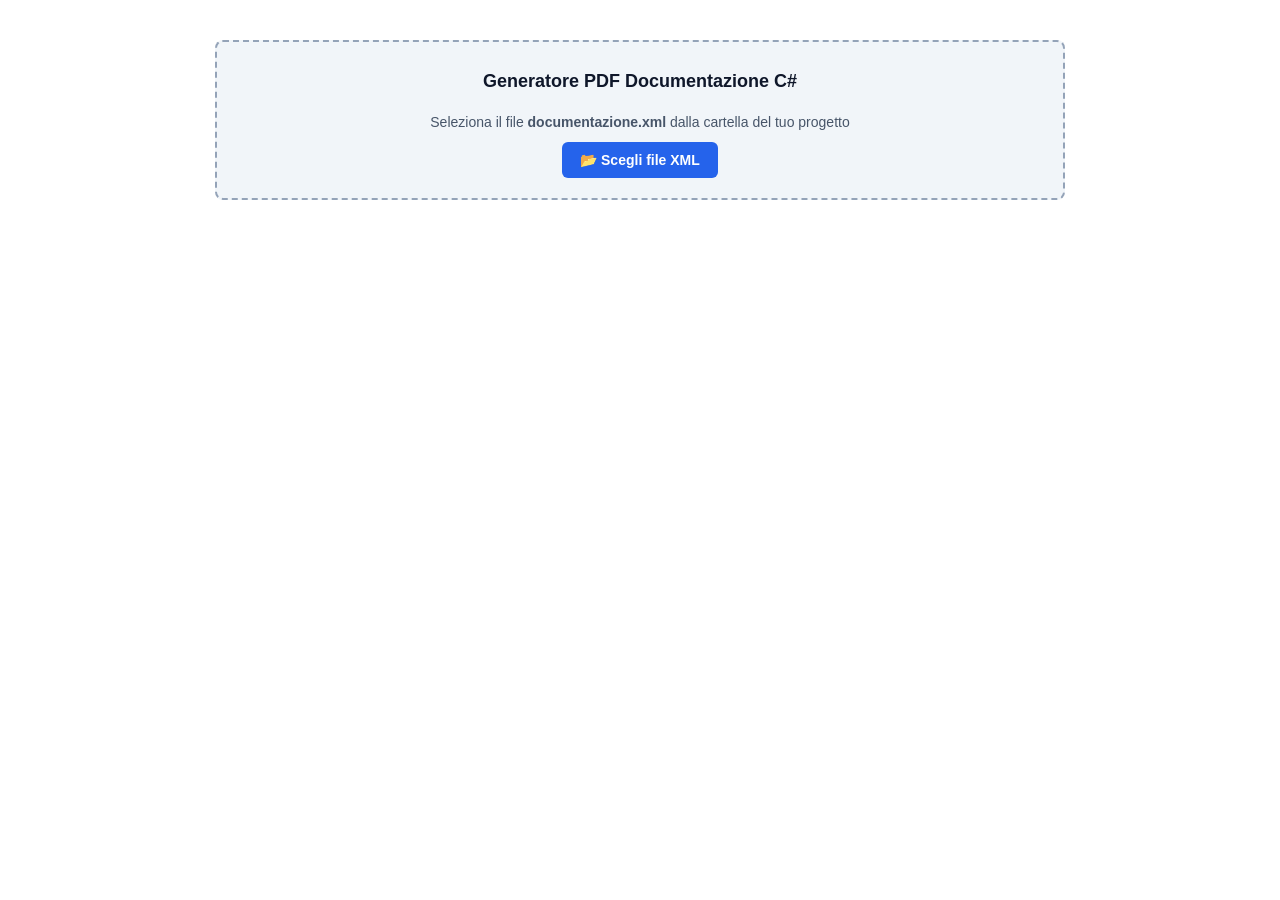
==== index.html @ a038eaf7 "feat: Add a google site verification" ====
<!DOCTYPE html>
<html lang="it">
<head>
    <meta charset="UTF-8">
    <meta name="viewport" content="width=device-width, initial-scale=1.0">
    <meta name="google-site-verification" content="RKO1aZ0JBWYuCCtH508wotMkRLjNaPTsXx0LdjliGCs"/>
    <link rel="stylesheet" href="style.css">

    <!-- SEO Base -->
    <title>Convertitore di file in PDF</title>
    <meta name="description" content="Convertitore gratuito di file in PDF">
    <meta name="keywords" content="Convertitore, convertitore gratis, convertitore PDF">
    <link rel="canonical" href="https://convertitore-file.github.io/">

    <!-- Open Graph -->
    <meta property="og:title" content="Convertire file in PDF">
    <meta property="og:description" content="Convertire facilmente i propri file in formato PDF">
</head>
<body>
    <div class="toolbar">
        <h2>Generatore PDF Documentazione C#</h2>
        <p style="font-size: 14px; color: #475569;">Seleziona il file <strong>documentazione.xml</strong> dalla cartella del tuo progetto</p>
        <label class="btn">
            📂 Scegli file XML
            <input type="file" id="xmlFileInput" accept=".xml">
        </label>
        <button class="btn btn-print" id="printBtn" onclick="window.print()">🖨️ Salva come PDF</button>
    </div>

    <div id="output"></div>

    <script src="script.js"></script>
</body>
</html>
---- style.css ----
body {
    font-family: 'Segoe UI', Roboto, Helvetica, Arial, sans-serif;
    color: #1e293b;
    max-width: 850px;
    margin: 40px auto;
    padding: 0 20px;
    line-height: 1.6;
    background: #ffffff;
}
/* Barra di controllo (nascosta quando stampi in PDF) */
.toolbar {
    background: #f1f5f9;
    border: 2px dashed #94a3b8;
    border-radius: 8px;
    padding: 25px;
    text-align: center;
    margin-bottom: 30px;
}
.toolbar h2 { margin-top: 0; font-size: 18px; color: #0f172a; }
.btn {
    background: #2563eb;
    color: white;
    border: none;
    padding: 10px 18px;
    border-radius: 6px;
    font-size: 14px;
    font-weight: 600;
    cursor: pointer;
    margin: 5px;
}
.btn:hover { background: #1d4ed8; }
.btn-print { background: #059669; display: none; }
.btn-print:hover { background: #047857; }
input[type="file"] { display: none; }

/* Stile del documento */
header {
    border-bottom: 3px solid #2563eb;
    padding-bottom: 15px;
    margin-bottom: 30px;
}
h1 { margin: 0; color: #0f172a; font-size: 28px; }
.subtitle { color: #64748b; font-size: 14px; margin-top: 4px; }
.card {
    border: 1px solid #e2e8f0;
    border-left: 5px solid #2563eb;
    border-radius: 6px;
    padding: 20px;
    margin-bottom: 20px;
    background: #f8fafc;
    page-break-inside: avoid;
}
.badge {
    display: inline-block;
    background: #dbeafe;
    color: #1e40af;
    font-size: 11px;
    font-weight: bold;
    padding: 2px 8px;
    border-radius: 4px;
    text-transform: uppercase;
    margin-bottom: 6px;
}
.member-name {
    font-family: 'Consolas', 'Courier New', monospace;
    font-size: 16px;
    font-weight: bold;
    color: #0f172a;
    margin-bottom: 10px;
}
.summary { margin-bottom: 12px; font-size: 15px; }
table { width: 100%; border-collapse: collapse; margin-top: 10px; background: #fff; }
th, td { border: 1px solid #cbd5e1; padding: 8px 12px; text-align: left; font-size: 14px; }
th { background: #e2e8f0; color: #334155; width: 25%; }
.returns {
    margin-top: 12px;
    padding: 8px 12px;
    background: #eff6ff;
    border-radius: 4px;
    font-size: 14px;
}

/* Regole per la stampa PDF */
@media print {
    .toolbar { display: none !important; }
    body { margin: 0; padding: 0; }
    .card { box-shadow: none; -webkit-print-color-adjust: exact; print-color-adjust: exact; }
}
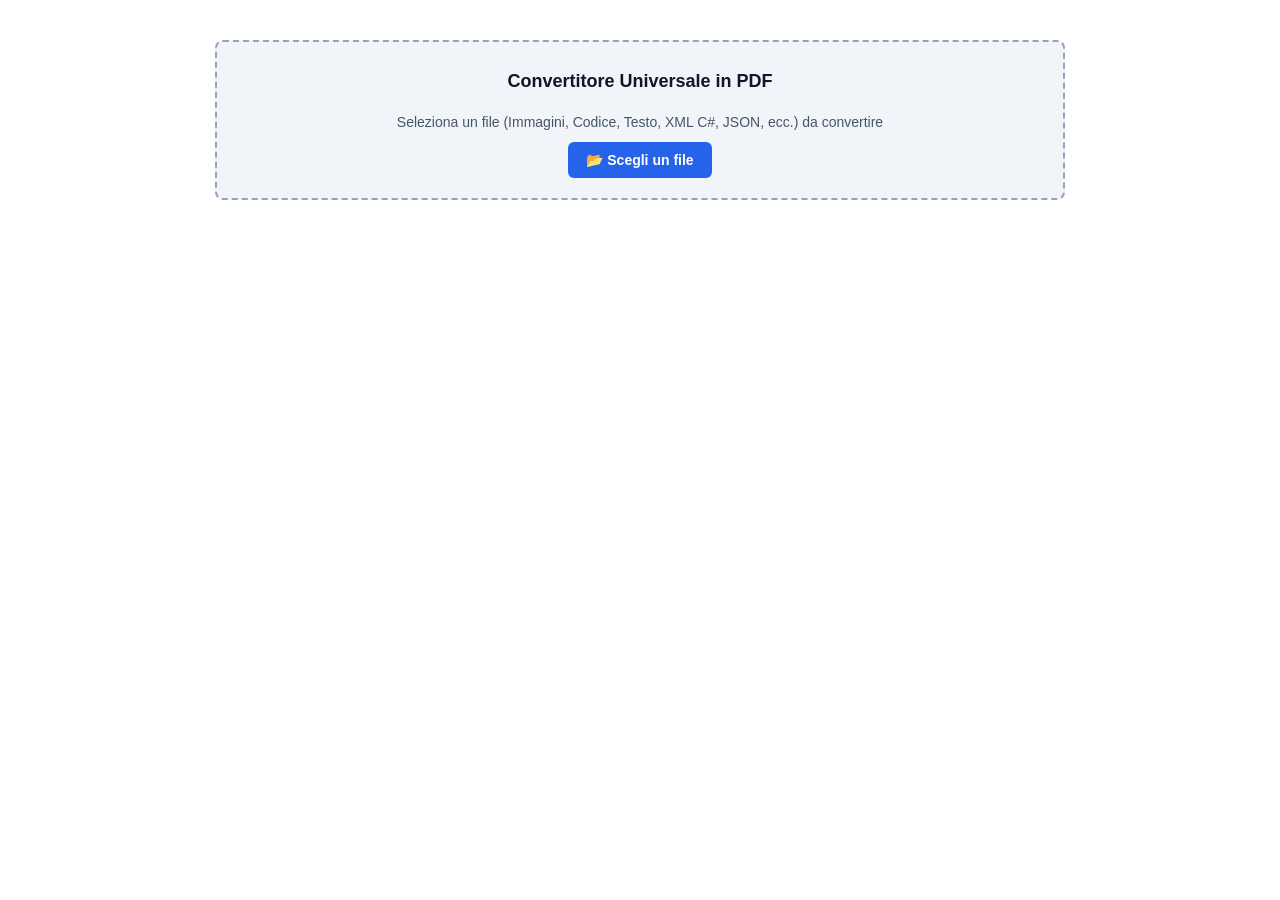
==== commit a59d5da6: "feat: support universal file conversion for text, code, and images - Remove .xml restriction from fi" ====
--- a/index.html
+++ b/index.html
@@ -4,7 +4,14 @@
     <meta charset="UTF-8">
     <meta name="viewport" content="width=device-width, initial-scale=1.0">
     <meta name="google-site-verification" content="RKO1aZ0JBWYuCCtH508wotMkRLjNaPTsXx0LdjliGCs"/>
-    <link rel="stylesheet" href="style.css">
+    <link rel="icon" type="image/jpeg" href="img/Logo.jpeg">
+    <link rel="stylesheet" href="Style/style.css">
+
+    <!-- Fonts & Icons -->
+    <link rel="preconnect" href="https://fonts.googleapis.com">
+    <link rel="preconnect" href="https://fonts.gstatic.com" crossorigin>
+    <link href="https://fonts.googleapis.com/css2?family=Outfit:wght@300;400;600&family=Press+Start+2P&display=swap" rel="stylesheet">
+    <link rel="stylesheet" href="https://cdnjs.cloudflare.com/ajax/libs/font-awesome/6.4.0/css/all.min.css">
 
     <!-- SEO Base -->
     <title>Convertitore di file in PDF</title>
@@ -18,13 +25,13 @@
 </head>
 <body>
     <div class="toolbar">
-        <h2>Generatore PDF Documentazione C#</h2>
-        <p style="font-size: 14px; color: #475569;">Seleziona il file <strong>documentazione.xml</strong> dalla cartella del tuo progetto</p>
+        <h2>Convertitore Universale in PDF</h2>
+        <p style="font-size: 14px; color: #475569;">Seleziona un file (Immagini, Codice, Testo, XML C#, JSON, ecc.) da convertire</p>
         <label class="btn">
-            📂 Scegli file XML
-            <input type="file" id="xmlFileInput" accept=".xml">
+            📂 Scegli un file
+            <input type="file" id="fileInput">
         </label>
-        <button class="btn btn-print" id="printBtn" onclick="window.print()">🖨️ Salva come PDF</button>
+        <button class="btn btn-print" id="printBtn" onclick="window.print()" style="display: none;">🖨️ Salva come PDF</button>
     </div>
 
     <div id="output"></div>
--- a/Style/style.css
+++ b/Style/style.css
@@ -0,0 +1,105 @@
+body {
+    font-family: 'Segoe UI', Roboto, Helvetica, Arial, sans-serif;
+    color: #1e293b;
+    max-width: 850px;
+    margin: 40px auto;
+    padding: 0 20px;
+    line-height: 1.6;
+    background: #ffffff;
+}
+/* Barra di controllo (nascosta quando stampi in PDF) */
+.toolbar {
+    background: #f1f5f9;
+    border: 2px dashed #94a3b8;
+    border-radius: 8px;
+    padding: 25px;
+    text-align: center;
+    margin-bottom: 30px;
+}
+.toolbar h2 { margin-top: 0; font-size: 18px; color: #0f172a; }
+.btn {
+    background: #2563eb;
+    color: white;
+    border: none;
+    padding: 10px 18px;
+    border-radius: 6px;
+    font-size: 14px;
+    font-weight: 600;
+    cursor: pointer;
+    margin: 5px;
+}
+.btn:hover { background: #1d4ed8; }
+.btn-print { background: #059669; display: none; }
+.btn-print:hover { background: #047857; }
+input[type="file"] { display: none; }
+
+/* Stile del documento */
+header {
+    border-bottom: 3px solid #2563eb;
+    padding-bottom: 15px;
+    margin-bottom: 30px;
+}
+h1 { margin: 0; color: #0f172a; font-size: 28px; }
+.subtitle { color: #64748b; font-size: 14px; margin-top: 4px; }
+.card {
+    border: 1px solid #e2e8f0;
+    border-left: 5px solid #2563eb;
+    border-radius: 6px;
+    padding: 20px;
+    margin-bottom: 20px;
+    background: #f8fafc;
+    page-break-inside: avoid;
+}
+.badge {
+    display: inline-block;
+    background: #dbeafe;
+    color: #1e40af;
+    font-size: 11px;
+    font-weight: bold;
+    padding: 2px 8px;
+    border-radius: 4px;
+    text-transform: uppercase;
+    margin-bottom: 6px;
+}
+.member-name {
+    font-family: 'Consolas', 'Courier New', monospace;
+    font-size: 16px;
+    font-weight: bold;
+    color: #0f172a;
+    margin-bottom: 10px;
+}
+.summary { margin-bottom: 12px; font-size: 15px; }
+table { width: 100%; border-collapse: collapse; margin-top: 10px; background: #fff; }
+th, td { border: 1px solid #cbd5e1; padding: 8px 12px; text-align: left; font-size: 14px; }
+th { background: #e2e8f0; color: #334155; width: 25%; }
+.returns {
+    margin-top: 12px;
+    padding: 8px 12px;
+    background: #eff6ff;
+    border-radius: 4px;
+    font-size: 14px;
+}
+
+/* --- AGGIUNTE PER FILE DI TESTO E IMMAGINI --- */
+.file-preview img {
+    max-width: 100%;
+    height: auto;
+    border-radius: 6px;
+    box-shadow: 0 4px 6px -1px rgba(0, 0, 0, 0.1);
+}
+
+pre {
+    white-space: pre-wrap;
+    word-wrap: break-word;
+    font-family: 'Consolas', 'Courier New', monospace;
+    font-size: 13px;
+    line-height: 1.5;
+    margin: 0;
+}
+
+/* Regole per la stampa PDF */
+@media print {
+    .toolbar { display: none !important; }
+    body { margin: 0; padding: 0; background: white; }
+    .card { box-shadow: none; -webkit-print-color-adjust: exact; print-color-adjust: exact; }
+}
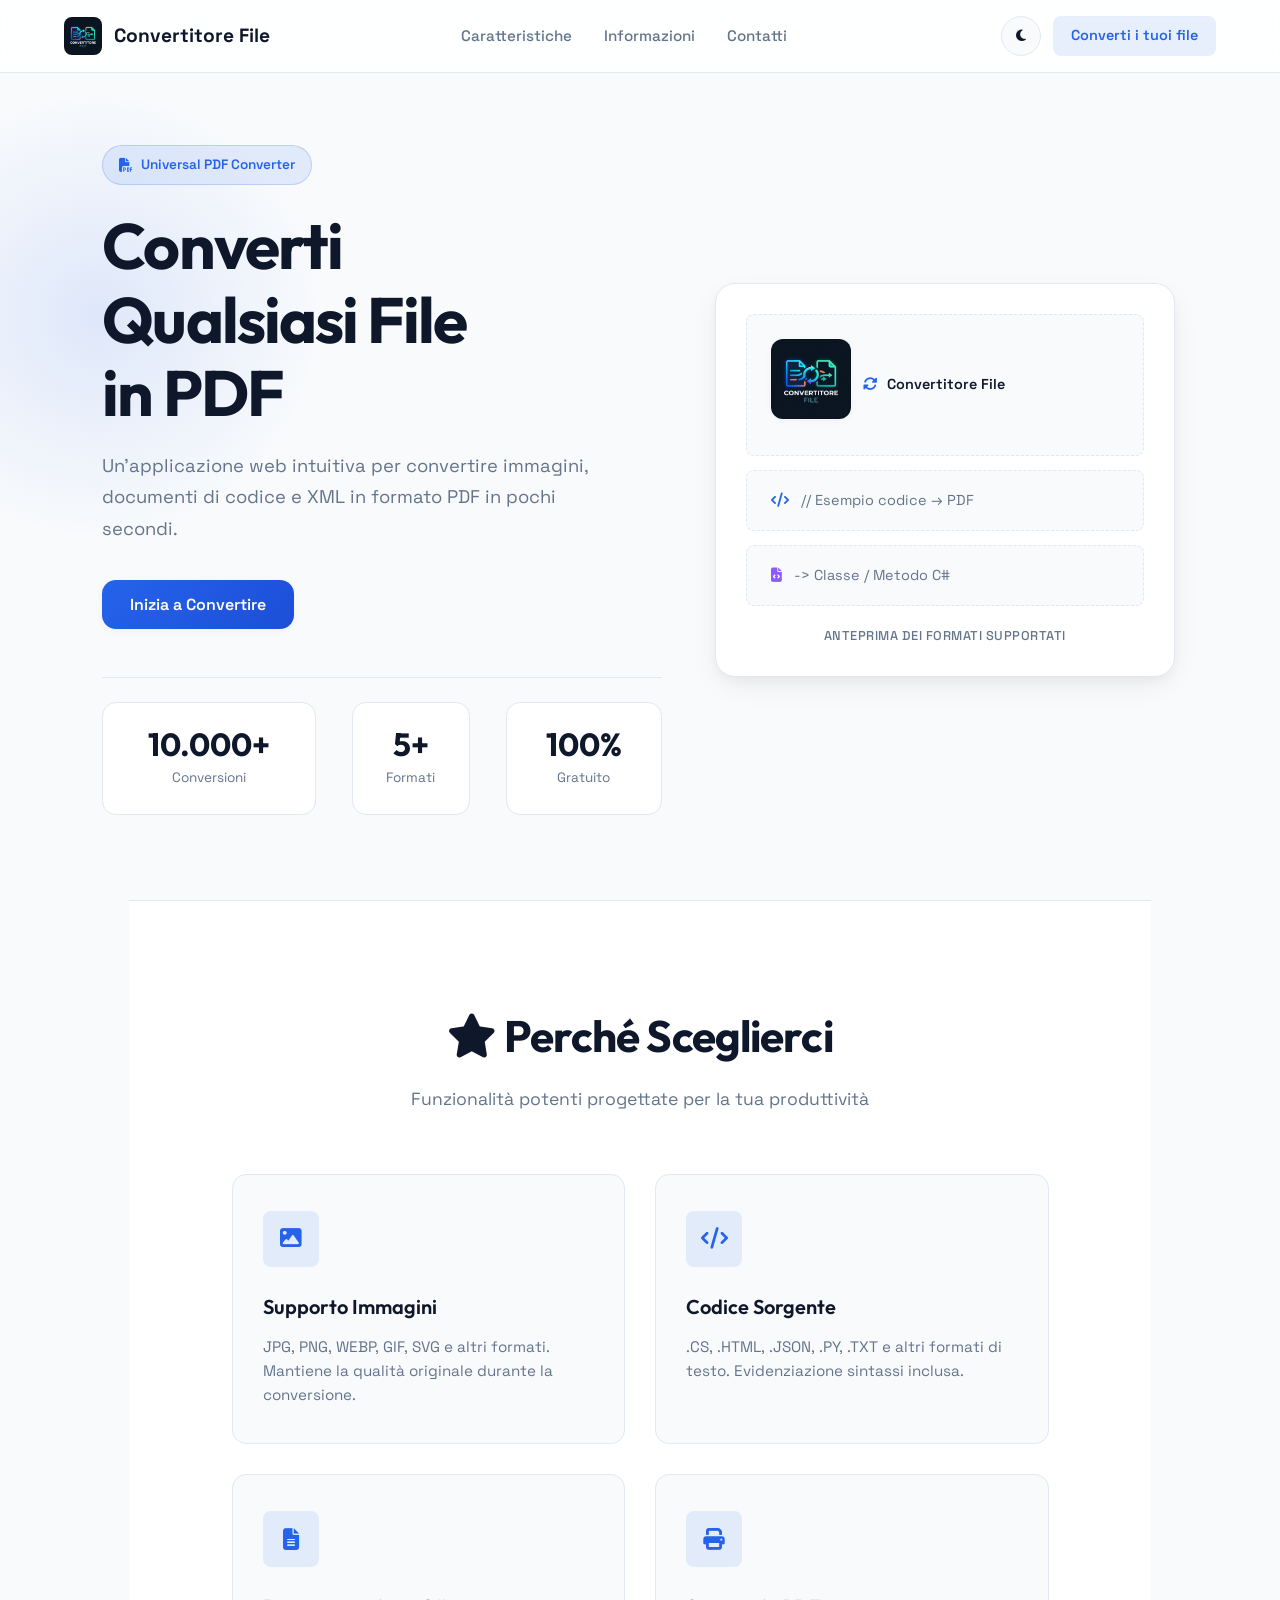
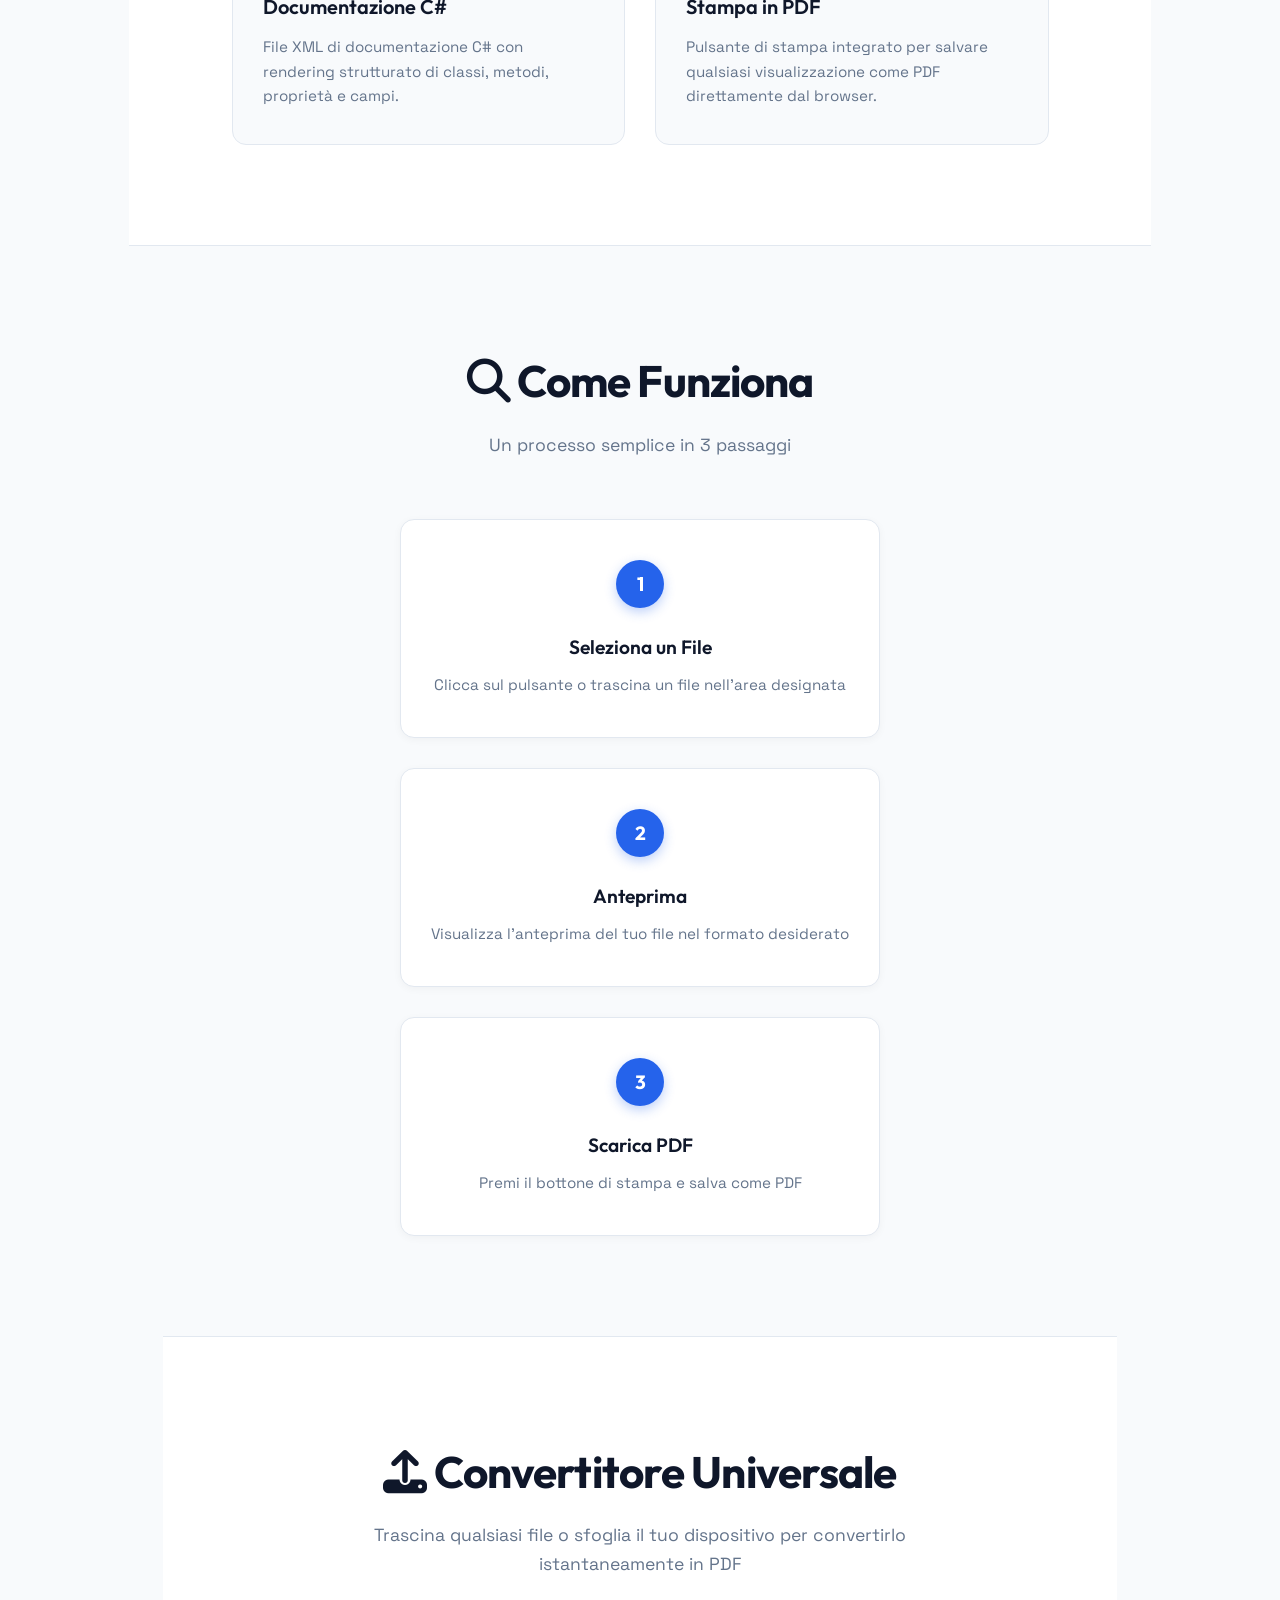
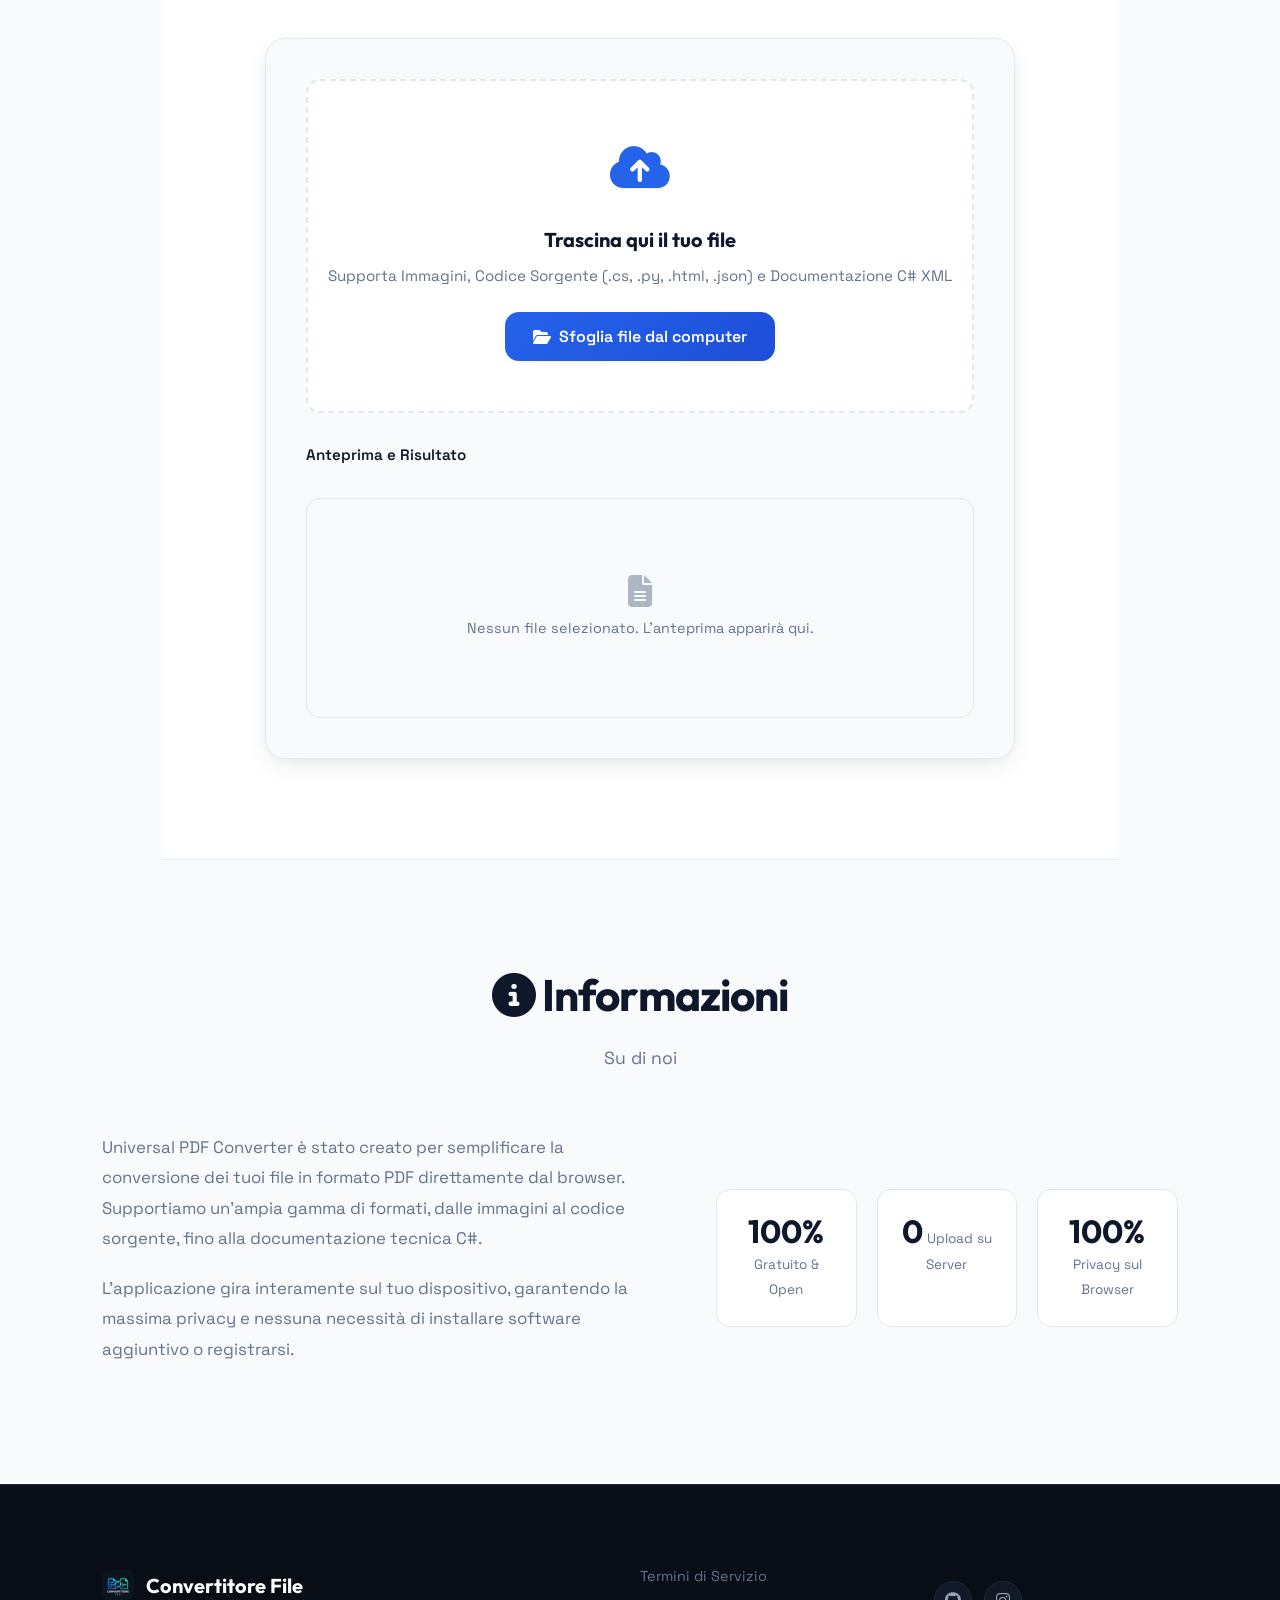
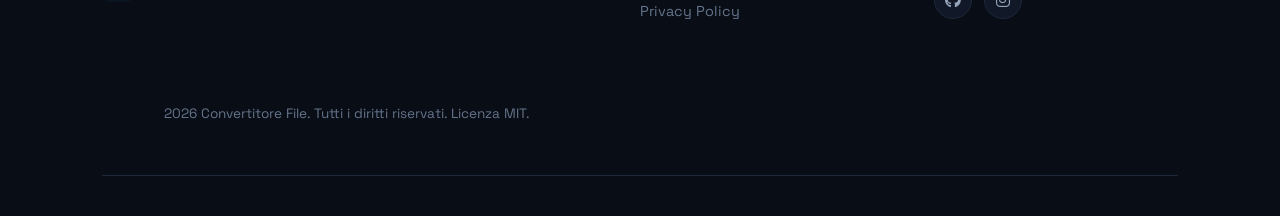
==== commit d47d5a0f: "feat: add file removal, update UI sections, and add legal pages - Add option to remove selected file" ====
--- a/index.html
+++ b/index.html
@@ -10,31 +10,295 @@
     <!-- Fonts & Icons -->
     <link rel="preconnect" href="https://fonts.googleapis.com">
     <link rel="preconnect" href="https://fonts.gstatic.com" crossorigin>
-    <link href="https://fonts.googleapis.com/css2?family=Outfit:wght@300;400;600&family=Press+Start+2P&display=swap" rel="stylesheet">
+    <link href="https://fonts.googleapis.com/css2?family=Outfit:wght@300;400;500;600;700&family=Space+Grotesk:wght@400;500;600;700&display=swap" rel="stylesheet">
     <link rel="stylesheet" href="https://cdnjs.cloudflare.com/ajax/libs/font-awesome/6.4.0/css/all.min.css">
 
     <!-- SEO Base -->
     <title>Convertitore di file in PDF</title>
-    <meta name="description" content="Convertitore gratuito di file in PDF">
-    <meta name="keywords" content="Convertitore, convertitore gratis, convertitore PDF">
+    <meta name="description" content="Convertitore universale di file in PDF - Converti immagini, documenti e codice in formato PDF gratuitamente">
+    <meta name="keywords" content="Convertitore, convertitore gratis, convertitore PDF, online converter, universal converter">
     <link rel="canonical" href="https://convertitore-file.github.io/">
 
     <!-- Open Graph -->
-    <meta property="og:title" content="Convertire file in PDF">
-    <meta property="og:description" content="Convertire facilmente i propri file in formato PDF">
+    <meta property="og:title" content="Convertitore Universale di File in PDF">
+    <meta property="og:description" content="Converti facilmente i tuoi file in formato PDF gratuitamente">
+    <meta property="og:image" content="img/Logo.jpeg">
+    <meta property="og:type" content="website">
+    <meta property="og:url" content="https://convertitore-file.github.io/">
+    <meta property="og:locale" content="it_IT">
+
+    <!-- Twitter -->
+    <meta property="twitter:card" content="summary_large_image">
+    <meta property="twitter:title" content="Convertitore Universale di File in PDF">
+    <meta property="twitter:description" content="Converti facilmente i tuoi file in formato PDF gratuitamente">
+    <meta property="twitter:image" content="img/Logo.jpeg">
+
+    <!-- Coordinates -->
+    <meta name="viewport" content="width=device-width, initial-scale=1.0">
+
+    <style>
+        /* Reduced motion preference */
+        @media (prefers-reduced-motion: reduce) {
+            :root {
+                --transition-speed: 0.01s;
+            }
+            *,
+            *::before,
+            *::after {
+                animation-duration: 0.01ms !important;
+                animation-iteration-count: 1 !important;
+                transition-duration: 0.01ms !important;
+            }
+        }
+    </style>
 </head>
 <body>
-    <div class="toolbar">
-        <h2>Convertitore Universale in PDF</h2>
-        <p style="font-size: 14px; color: #475569;">Seleziona un file (Immagini, Codice, Testo, XML C#, JSON, ecc.) da convertire</p>
-        <label class="btn">
-            📂 Scegli un file
-            <input type="file" id="fileInput">
-        </label>
-        <button class="btn btn-print" id="printBtn" onclick="window.print()" style="display: none;">🖨️ Salva come PDF</button>
+    <!-- Skip Link -->
+    <a href="#converter" class="skip-link">Saltare al convertitore</a>
+
+    <!-- Navigation -->
+    <nav class="navbar" aria-label="Menu principale">
+        <div class="logo">
+            <img src="img/Logo.jpeg" alt="Convertitore File Logo" height="40" loading="lazy">
+            <span>Convertitore File</span>
+        </div>
+        <ul class="nav-links" role="navigation" aria-label="Link navigazione">
+            <li><a href="#features" class="nav-link">Caratteristiche</a></li>
+            <li><a href="#about" class="nav-link">Informazioni</a></li>
+            <li><a href="#contact" class="nav-link">Contatti</a></li>
+        </ul>
+
+        <!-- Azioni a destra della Navbar: Pulsante Tema + CTA -->
+        <div class="nav-actions" style="display: flex; align-items: center; gap: 12px; margin-left: 24px;">
+            <button id="themeToggle" aria-label="Cambia tema chiaro/scuro" class="btn-theme-toggle" style="
+                    background: var(--background);
+                    border: 1px solid var(--border);
+                    color: var(--text);
+                    width: 40px;
+                    height: 40px;
+                    border-radius: 50%;
+                    display: flex;
+                    align-items: center;
+                    justify-content: center;
+                    cursor: pointer;
+                    transition: all var(--transition-speed);
+                ">
+                <i class="fas fa-moon" id="moonIcon"></i>
+                <i class="fas fa-sun" id="sunIcon" style="display: none;"></i>
+            </button>
+            <a href="#converter" class="btn-nav">Converti i tuoi file</a>
+        </div>
+    </nav>
+
+    <!-- Hero Section -->
+    <div class="hero" aria-labelledby="hero-title">
+        <div class="hero-content">
+            <div class="hero-badge">
+                <i class="fas fa-file-pdf"></i>
+                <span>Universal PDF Converter</span>
+            </div>
+            <h1 id="hero-title" class="hero-h1">Converti<br>Qualsiasi File<br>in PDF</h1>
+            <p class="hero-subtitle">Un'applicazione web intuitiva per convertire immagini, documenti di codice e XML in formato PDF in pochi secondi.</p>
+            <div class="hero-cta">
+                <a href="#converter" class="btn btn-primary">Inizia a Convertire</a>
+            </div>
+            <div class="hero-stats">
+                <div class="stat">
+                    <span class="stat-number">10.000+</span>
+                    <span class="stat-label">Conversioni</span>
+                </div>
+                <div class="stat">
+                    <span class="stat-number">5+</span>
+                    <span class="stat-label">Formati</span>
+                </div>
+                <div class="stat">
+                    <span class="stat-number">100%</span>
+                    <span class="stat-label">Gratuito</span>
+                </div>
+            </div>
+        </div>
+        <div class="hero-visual">
+            <div class="visual-card">
+                <div class="visual-preview">
+                    <div class="image-placeholder" style="background: var(--background); padding: 24px; border-radius: var(--radius-sm); border: 1px dashed var(--border); text-align: center;">
+                        <img src="img/Logo.jpeg" alt="Convertitore File Logo" style="width: 80px; height: 80px; object-fit: cover; border-radius: 12px; margin-bottom: 12px; box-shadow: var(--shadow-sm);">
+                        <div class="placeholder-text" style="font-weight: 600; color: var(--text);">
+                            <i class="fas fa-sync-alt" style="color: var(--primary); margin-right: 6px;"></i>
+                            <span>Convertitore File</span>
+                        </div>
+                    </div>
+                    <div class="code-placeholder">
+                        <i class="fas fa-code" style="color: var(--primary);"></i>
+                        <span>// Esempio codice &rarr; PDF</span>
+                    </div>
+                    <div class="xml-placeholder">
+                        <i class="fas fa-file-code" style="color: var(--accent);"></i>
+                        <span>-&gt; Classe / Metodo C#</span>
+                    </div>
+                </div>
+                <small>ANTEPRIMA DEI FORMATI SUPPORTATI</small>
+            </div>
+        </div>
     </div>
 
-    <div id="output"></div>
+    <!-- Features Section -->
+    <section class="features" id="features" aria-labelledby="features-title">
+        <div class="section-header">
+            <h2 id="features-title"><i class="fas fa-star"></i> Perché Sceglierci</h2>
+            <p>Funzionalità potenti progettate per la tua produttività</p>
+        </div>
+        <div class="features-grid">
+            <div class="feature-card">
+                <div class="feature-icon">
+                    <i class="fas fa-image"></i>
+                </div>
+                <h3>Supporto Immagini</h3>
+                <p>JPG, PNG, WEBP, GIF, SVG e altri formati. Mantiene la qualità originale durante la conversione.</p>
+            </div>
+            <div class="feature-card">
+                <div class="feature-icon">
+                    <i class="fas fa-code"></i>
+                </div>
+                <h3>Codice Sorgente</h3>
+                <p>.CS, .HTML, .JSON, .PY, .TXT e altri formati di testo. Evidenziazione sintassi inclusa.</p>
+            </div>
+            <div class="feature-card">
+                <div class="feature-icon">
+                    <i class="fas fa-file-alt"></i>
+                </div>
+                <h3>Documentazione C#</h3>
+                <p>File XML di documentazione C# con rendering strutturato di classi, metodi, proprietà e campi.</p>
+            </div>
+            <div class="feature-card">
+                <div class="feature-icon">
+                    <i class="fas fa-print"></i>
+                </div>
+                <h3>Stampa in PDF</h3>
+                <p>Pulsante di stampa integrato per salvare qualsiasi visualizzazione come PDF direttamente dal browser.</p>
+            </div>
+        </div>
+    </section>
+
+    <!-- How It Works Section -->
+    <section class="how-it-works" id="how-it-works" aria-labelledby="how-it-works-title">
+        <div class="section-header">
+            <h2 id="how-it-works-title"><i class="fas fa-search"></i> Come Funziona</h2>
+            <p>Un processo semplice in 3 passaggi</p>
+        </div>
+        <div class="steps-container">
+            <div class="step-item">
+                <div class="step-number">1</div>
+                <h3>Seleziona un File</h3>
+                <p>Clicca sul pulsante o trascina un file nell'area designata</p>
+            </div>
+            <div class="step-item">
+                <div class="step-number">2</div>
+                <h3>Anteprima</h3>
+                <p>Visualizza l'anteprima del tuo file nel formato desiderato</p>
+            </div>
+            <div class="step-item">
+                <div class="step-number">3</div>
+                <h3>Scarica PDF</h3>
+                <p>Premi il bottone di stampa e salva come PDF</p>
+            </div>
+        </div>
+    </section>
+
+    <!-- Converter Area (Rinnovata e potenziata) -->
+    <section class="converter-section" id="converter" aria-label="Area di conversione file">
+        <div class="section-header">
+            <h2><i class="fas fa-upload"></i> Convertitore Universale</h2>
+            <p>Trascina qualsiasi file o sfoglia il tuo dispositivo per convertirlo istantaneamente in PDF</p>
+        </div>
+
+        <div class="converter-container">
+            <div class="converter-card">
+                <!-- Area Drag & Drop avanzata -->
+                <div class="converter-area" id="dropZone">
+                    <div class="converter-icon-wrapper" style="font-size: 3rem; color: var(--primary); margin-bottom: 16px;">
+                        <i class="fas fa-cloud-upload-alt"></i>
+                    </div>
+                    <h3 style="font-family: var(--font-hero); font-size: 1.25rem; margin-bottom: 8px; color: var(--text);">Trascina qui il tuo file</h3>
+                    <p style="color: var(--muted); font-size: 0.95rem; margin-bottom: 24px;">Supporta Immagini, Codice Sorgente (.cs, .py, .html, .json) e Documentazione C# XML</p>
+
+                    <label for="fileInput" class="btn btn-primary" style="cursor: pointer; display: inline-flex; align-items: center; gap: 8px;">
+                        <i class="fas fa-folder-open"></i>
+                        <span>Sfoglia file dal computer</span>
+                    </label>
+                    <input type="file" id="fileInput" accept="image/*,.txt,.cs,.html,.json,.csv,.py,.xml,.js,.ts" style="display: none;">
+                </div>
+
+                <!-- Box Anteprima e Risultato Conversione -->
+                <div class="converter-preview-wrapper" style="margin-top: 30px;">
+                    <div style="display: flex; justify-content: space-between; align-items: center; margin-bottom: 12px;">
+                        <span style="font-weight: 600; font-size: 0.95rem; color: var(--text);">Anteprima e Risultato</span>
+                        <span id="fileTypeBadge" style="font-size: 0.75rem; background: var(--primary-light); color: var(--primary); padding: 4px 10px; border-radius: 20px; font-weight: 600; display: none;">Pronto</span>
+                    </div>
+
+                    <div class="converter-preview" id="output" style="background: var(--background); border: 1px solid var(--border); border-radius: var(--radius); padding: 24px; min-height: 220px; display: flex; align-items: center; justify-content: center; text-align: center; color: var(--muted);">
+                        <div class="placeholder-content">
+                            <i class="fas fa-file-alt" style="font-size: 2rem; margin-bottom: 10px; opacity: 0.5;"></i>
+                            <p style="font-size: 0.9rem;">Nessun file selezionato. L'anteprima apparirà qui.</p>
+                        </div>
+                    </div>
+
+                    <!-- Pulsante di Stampa / Salvataggio PDF -->
+                    <button class="print-btn" id="printBtn" style="display: none;">
+                        <i class="fas fa-print" style="margin-right: 8px;"></i> Salva o Stampa in PDF
+                    </button>
+                </div>
+            </div>
+        </div>
+    </section>
+
+    <!-- About Section -->
+    <section class="about" id="about">
+        <div class="section-header">
+            <h2><i class="fas fa-info-circle"></i> Informazioni</h2>
+            <p>Su di noi</p>
+        </div>
+        <div class="about-content">
+            <div class="about-text">
+                <p>Universal PDF Converter è stato creato per semplificare la conversione dei tuoi file in formato PDF direttamente dal browser. Supportiamo un'ampia gamma di formati, dalle immagini al codice sorgente, fino alla documentazione tecnica C#.</p>
+                <p>L'applicazione gira interamente sul tuo dispositivo, garantendo la massima privacy e nessuna necessità di installare software aggiuntivo o registrarsi.</p>
+            </div>
+            <div class="about-stats">
+                <div class="stat">
+                    <span class="stat-number">100%</span>
+                    <span class="stat-label">Gratuito &amp; Open</span>
+                </div>
+                <div class="stat">
+                    <span class="stat-number">0</span>
+                    <span class="stat-label">Upload su Server</span>
+                </div>
+                <div class="stat">
+                    <span class="stat-number">100%</span>
+                    <span class="stat-label">Privacy sul Browser</span>
+                </div>
+            </div>
+        </div>
+    </section>
+
+    <!-- Footer -->
+    <footer class="footer" id="contact">
+        <div class="footer-content">
+            <div class="footer-logo">
+                <img src="img/Logo.jpeg" alt="Convertitore File Logo" height="30" loading="lazy">
+                <span>Convertitore File</span>
+            </div>
+            <div class="footer-links">
+                <a href="pages/termini.html" style="color: var(--muted);">Termini di Servizio</a>
+                <a href="pages/privacy.html" style="color: var(--muted);">Privacy Policy</a>
+            </div>
+            <div class="footer-social">
+                <a href="https://github.com/cipriano-salvatore" target="_blank" rel="noopener noreferrer"><i class="fab fa-github"></i></a>
+                <a href="https://instagram.com/salvo_codes" target="_blank" rel="noopener noreferrer"><i class="fab fa-instagram"></i></a>
+            </div>
+            <div class="footer-bottom">
+                <p>2026 Convertitore File. Tutti i diritti riservati. Licenza MIT.</p>
+            </div>
+        </div>
+    </footer>
 
     <script src="script.js"></script>
 </body>
--- a/Style/style.css
+++ b/Style/style.css
@@ -1,105 +1,910 @@
+/* ==========================================================================
+   Convertitore Universale in PDF - Style (v2.0)
+   Design System moderno, elegante con supporto Dark Mode nativo
+   ========================================================================== */
+
+/* --- Variabili CSS (Design Tokens) --- */
+:root {
+    --primary: #2563eb;
+    --primary-hover: #1d4ed8;
+    --primary-light: rgba(37, 99, 235, 0.1);
+    --secondary: #64748b;
+    --background: #f8fafc;
+    --card: #ffffff;
+    --text: #0f172a;
+    --muted: #64748b;
+    --border: #e2e8f0;
+    --success: #059669;
+    --warning: #d97706;
+    --error: #dc2626;
+    --accent: #8b5cf6;
+    --radius-sm: 8px;
+    --radius: 14px;
+    --radius-lg: 20px;
+    --shadow-sm: 0 2px 8px rgba(0, 0, 0, 0.04);
+    --shadow: 0 10px 30px -5px rgba(0, 0, 0, 0.08), 0 4px 12px -2px rgba(0, 0, 0, 0.04);
+    --shadow-hover: 0 20px 40px -10px rgba(0, 0, 0, 0.12), 0 8px 16px -4px rgba(0, 0, 0, 0.08);
+    --transition-speed: 0.3s cubic-bezier(0.4, 0, 0.2, 1);
+    --font-sans: 'Space Grotesk', -apple-system, BlinkMacSystemFont, sans-serif;
+    --font-hero: 'Outfit', -apple-system, BlinkMacSystemFont, sans-serif;
+}
+
+/* Dark mode nativa automatica */
+@media (prefers-color-scheme: dark) {
+    :root {
+        --background: #090d16;
+        --card: #111827;
+        --text: #f8fafc;
+        --muted: #94a3b8;
+        --border: #1e293b;
+        --primary: #3b82f6;
+        --primary-hover: #60a5fa;
+        --primary-light: rgba(59, 130, 246, 0.15);
+        --secondary: #64748b;
+        --shadow: 0 10px 30px -5px rgba(0, 0, 0, 0.4);
+        --shadow-hover: 0 20px 40px -10px rgba(0, 0, 0, 0.6);
+    }
+}
+
+/* Dark mode manuale via classe JS */
+body.dark-mode {
+    --background: #090d16;
+    --card: #111827;
+    --text: #f8fafc;
+    --muted: #94a3b8;
+    --border: #1e293b;
+    --primary: #3b82f6;
+    --primary-hover: #60a5fa;
+    --primary-light: rgba(59, 130, 246, 0.15);
+    --secondary: #64748b;
+    --shadow: 0 10px 30px -5px rgba(0, 0, 0, 0.4);
+    --shadow-hover: 0 20px 40px -10px rgba(0, 0, 0, 0.6);
+}
+
+/* Reduced motion preference */
+@media (prefers-reduced-motion: reduce) {
+    :root {
+        --transition-speed: 0.01s;
+    }
+    *,
+    *::before,
+    *::after {
+        animation-duration: 0.01ms !important;
+        animation-iteration-count: 1 !important;
+        transition-duration: 0.01ms !important;
+    }
+}
+
+/* --- Reset & Base --- *//* --- Reset & Base --- */
+*, *::before, *::after {
+    box-sizing: border-box;
+    margin: 0;
+    padding: 0;
+}
+
+html {
+    scroll-behavior: smooth;
+    font-size: 16px;
+}
+
 body {
-    font-family: 'Segoe UI', Roboto, Helvetica, Arial, sans-serif;
-    color: #1e293b;
-    max-width: 850px;
-    margin: 40px auto;
-    padding: 0 20px;
+    font-family: var(--font-sans);
+    background-color: var(--background);
+    color: var(--text);
     line-height: 1.6;
-    background: #ffffff;
-}
-/* Barra di controllo (nascosta quando stampi in PDF) */
-.toolbar {
-    background: #f1f5f9;
-    border: 2px dashed #94a3b8;
-    border-radius: 8px;
-    padding: 25px;
+    overflow-x: hidden;
+    display: flex;
+    flex-direction: column;
+    min-height: 100vh;
+}
+
+/* --- Custom Scrollbar --- */
+::-webkit-scrollbar {
+    width: 10px;
+    height: 10px;
+}
+
+::-webkit-scrollbar-track {
+    background: var(--background);
+}
+
+::-webkit-scrollbar-thumb {
+    background: var(--secondary);
+    border-radius: 5px;
+    border: 2px solid var(--background);
+}
+
+::-webkit-scrollbar-thumb:hover {
+    background: var(--primary);
+}
+
+/* --- Global Elements & Buttons --- */
+.btn {
+    display: inline-flex;
+    align-items: center;
+    justify-content: center;
+    gap: 10px;
+    padding: 12px 28px;
+    font-family: var(--font-sans);
+    font-size: 1rem;
+    font-weight: 600;
+    border-radius: var(--radius);
+    text-decoration: none;
+    cursor: pointer;
+    transition: all var(--transition-speed);
+    border: none;
+    box-shadow: var(--shadow-sm);
+}
+
+.btn-primary {
+    background: linear-gradient(135deg, var(--primary) 0%, var(--primary-hover) 100%);
+    color: #ffffff;
+}
+
+.btn-primary:hover {
+    transform: translateY(-2px);
+    box-shadow: 0 8px 20px rgba(37, 99, 235, 0.35);
+}
+
+.btn-secondary {
+    background: var(--card);
+    color: var(--text);
+    border: 1px solid var(--border);
+}
+
+.btn-secondary:hover {
+    background: var(--border);
+    transform: translateY(-2px);
+}
+
+/* --- Skip Link --- */
+.skip-link {
+    position: absolute;
+    top: -100px;
+    left: 20px;
+    background: var(--primary);
+    color: white;
+    padding: 10px 20px;
+    border-radius: var(--radius-sm);
+    text-decoration: none;
+    z-index: 9999;
+    font-weight: 600;
+    transition: top 0.3s ease;
+}
+
+.skip-link:focus {
+    top: 20px;
+}
+
+/* --- Navbar --- */
+.navbar {
+    background: rgba(from var(--card) r g b / 0.85);
+    backdrop-filter: blur(16px);
+    -webkit-backdrop-filter: blur(16px);
+    padding: 16px 5%;
+    position: fixed;
+    width: 100%;
+    top: 0;
+    z-index: 1000;
+    border-bottom: 1px solid var(--border);
+    display: flex;
+    align-items: center;
+    justify-content: space-between;
+    transition: background var(--transition-speed), box-shadow var(--transition-speed);
+}
+
+.navbar.scrolled {
+    box-shadow: var(--shadow);
+}
+
+.navbar .logo {
+    display: flex;
+    align-items: center;
+    gap: 12px;
+    font-weight: 700;
+    color: var(--text);
+    font-size: 1.2rem;
+    text-decoration: none;
+}
+
+.navbar .logo img {
+    width: 38px;
+    height: 38px;
+    object-fit: cover;
+    border-radius: var(--radius-sm);
+    transition: transform var(--transition-speed);
+}
+
+.navbar .logo:hover img {
+    transform: scale(1.05);
+}
+
+.navbar .nav-links {
+    display: flex;
+    gap: 32px;
+    list-style: none;
+    align-items: center;
+}
+
+.navbar .nav-links a {
+    color: var(--muted);
+    text-decoration: none;
+    font-size: 0.95rem;
+    font-weight: 500;
+    transition: color var(--transition-speed);
+    position: relative;
+}
+
+.navbar .nav-links a:hover,
+.navbar .nav-links a.active {
+    color: var(--primary);
+}
+
+.navbar .nav-links a::after {
+    content: '';
+    position: absolute;
+    bottom: -4px;
+    left: 0;
+    width: 0;
+    height: 2px;
+    background: var(--primary);
+    border-radius: 2px;
+    transition: width var(--transition-speed);
+}
+
+.navbar .nav-links a:hover::after,
+.navbar .nav-links a.active::after {
+    width: 100%;
+}
+
+.btn-nav {
+    background: var(--primary-light);
+    color: var(--primary);
+    padding: 8px 18px;
+    border-radius: var(--radius-sm);
+    font-weight: 600;
+    font-size: 0.9rem;
+    text-decoration: none;
+    transition: all var(--transition-speed);
+}
+
+.btn-nav:hover {
+    background: var(--primary);
+    color: #fff;
+}
+
+/* --- Hero Section --- */
+.hero {
+    min-height: 100vh;
+    display: grid;
+    grid-template-columns: 1.2fr 1fr;
+    align-items: center;
+    gap: 50px;
+    padding: 140px 8% 80px;
+    position: relative;
+    overflow: hidden;
+    max-width: 1400px;
+    margin: 0 auto;
+}
+
+/* Effetti sfondo decorativi */
+.hero::before {
+    content: '';
+    position: absolute;
+    top: 10%;
+    left: -10%;
+    width: 450px;
+    height: 450px;
+    background: radial-gradient(circle, rgba(37, 99, 235, 0.12) 0%, transparent 70%);
+    border-radius: 50%;
+    z-index: 0;
+    pointer-events: none;
+    animation: float 15s ease-in-out infinite;
+}
+
+.hero-content {
+    z-index: 1;
+}
+
+.hero-badge {
+    display: inline-flex;
+    align-items: center;
+    gap: 8px;
+    background: var(--primary-light);
+    color: var(--primary);
+    padding: 8px 16px;
+    border-radius: 50px;
+    font-size: 0.85rem;
+    font-weight: 600;
+    margin-bottom: 24px;
+    border: 1px solid rgba(37, 99, 235, 0.2);
+}
+
+.hero-h1 {
+    font-family: var(--font-hero);
+    font-size: clamp(2.5rem, 5vw, 4.2rem);
+    font-weight: 700;
+    line-height: 1.15;
+    color: var(--text);
+    margin-bottom: 20px;
+    letter-spacing: -0.03em;
+}
+
+.hero-subtitle {
+    font-size: 1.15rem;
+    color: var(--muted);
+    margin-bottom: 36px;
+    max-width: 520px;
+    line-height: 1.7;
+}
+
+.hero-cta {
+    display: flex;
+    gap: 16px;
+    flex-wrap: wrap;
+    margin-bottom: 48px;
+}
+
+.hero-stats {
+    display: flex;
+    gap: 36px;
+    padding-top: 24px;
+    border-top: 1px solid var(--border);
+}
+
+.stat .stat-number {
+    font-family: var(--font-hero);
+    font-size: 2rem;
+    font-weight: 700;
+    color: var(--text);
+    line-height: 1.1;
+}
+
+.stat .stat-label {
+    font-size: 0.85rem;
+    color: var(--muted);
+    margin-top: 4px;
+}
+
+.hero-visual {
+    z-index: 1;
+    display: flex;
+    justify-content: center;
+}
+
+.visual-card {
+    background: var(--card);
+    padding: 30px;
+    border-radius: var(--radius-lg);
+    box-shadow: var(--shadow);
+    border: 1px solid var(--border);
+    width: 100%;
+    max-width: 460px;
+    position: relative;
+}
+
+.visual-preview {
+    display: flex;
+    flex-direction: column;
+    gap: 14px;
+    margin-bottom: 20px;
+}
+
+.image-placeholder,
+.code-placeholder,
+.xml-placeholder {
+    background: var(--background);
+    padding: 18px 24px;
+    border-radius: var(--radius-sm);
+    border: 1px dashed var(--border);
+    font-size: 0.9rem;
+    color: var(--muted);
+    display: flex;
+    align-items: center;
+    gap: 12px;
+    transition: all var(--transition-speed);
+}
+
+.image-placeholder:hover,
+.code-placeholder:hover,
+.xml-placeholder:hover {
+    border-color: var(--primary);
+    background: var(--primary-light);
+}
+
+.visual-card small {
+    display: block;
     text-align: center;
-    margin-bottom: 30px;
-}
-.toolbar h2 { margin-top: 0; font-size: 18px; color: #0f172a; }
-.btn {
-    background: #2563eb;
+    color: var(--muted);
+    font-size: 0.8rem;
+    font-weight: 500;
+    letter-spacing: 0.5px;
+    text-transform: uppercase;
+}
+
+@keyframes float {
+    0%, 100% { transform: translate(0, 0) scale(1); }
+    50% { transform: translate(20px, -20px) scale(1.05); }
+}
+
+/* --- Section Shared Styles --- */
+section {
+    padding: 100px 8%;
+    max-width: 1400px;
+    margin: 0 auto;
+}
+
+.section-header {
+    text-align: center;
+    margin-bottom: 60px;
+}
+
+.section-header h2 {
+    font-family: var(--font-hero);
+    font-size: clamp(2rem, 3.5vw, 2.75rem);
+    font-weight: 700;
+    color: var(--text);
+    margin-bottom: 14px;
+    letter-spacing: -0.02em;
+}
+
+.section-header p {
+    color: var(--muted);
+    font-size: 1.1rem;
+    max-width: 600px;
+    margin: 0 auto;
+}
+
+/* --- Features Section --- */
+.features {
+    background-color: var(--card);
+    border-top: 1px solid var(--border);
+    border-bottom: 1px solid var(--border);
+}
+
+.features-grid {
+    display: grid;
+    grid-template-columns: repeat(auto-fit, minmax(260px, 1fr));
+    gap: 30px;
+}
+
+.feature-card {
+    background: var(--background);
+    padding: 36px 30px;
+    border-radius: var(--radius);
+    border: 1px solid var(--border);
+    transition: all var(--transition-speed);
+    position: relative;
+    overflow: hidden;
+}
+
+.feature-card:hover {
+    transform: translateY(-6px);
+    box-shadow: var(--shadow-hover);
+    border-color: var(--primary);
+    background: var(--card);
+}
+
+.feature-icon {
+    width: 56px;
+    height: 56px;
+    background: var(--primary-light);
+    color: var(--primary);
+    border-radius: var(--radius-sm);
+    display: flex;
+    align-items: center;
+    justify-content: center;
+    font-size: 1.35rem;
+    margin-bottom: 24px;
+    transition: transform var(--transition-speed);
+}
+
+.feature-card:hover .feature-icon {
+    transform: scale(1.1) rotate(5deg);
+}
+
+.feature-card h3 {
+    font-family: var(--font-hero);
+    font-size: 1.25rem;
+    font-weight: 600;
+    margin-bottom: 12px;
+    color: var(--text);
+}
+
+.feature-card p {
+    color: var(--muted);
+    font-size: 0.95rem;
+    line-height: 1.6;
+}
+
+/* --- How It Works Section --- */
+.steps-container {
+    display: grid;
+    grid-template-columns: repeat(auto-fit, minmax(280px, 1fr));
+    gap: 30px;
+}
+
+.step-item {
+    background: var(--card);
+    padding: 40px 30px;
+    border-radius: var(--radius);
+    border: 1px solid var(--border);
+    text-align: center;
+    position: relative;
+    box-shadow: var(--shadow-sm);
+    transition: transform var(--transition-speed);
+}
+
+.step-item:hover {
+    transform: translateY(-4px);
+    box-shadow: var(--shadow);
+}
+
+.step-number {
+    width: 48px;
+    height: 48px;
+    background: var(--primary);
+    color: #ffffff;
+    font-family: var(--font-hero);
+    font-weight: 700;
+    font-size: 1.2rem;
+    border-radius: 50%;
+    display: flex;
+    align-items: center;
+    justify-content: center;
+    margin: 0 auto 24px;
+    box-shadow: 0 4px 12px rgba(37, 99, 235, 0.3);
+}
+
+.step-item h3 {
+    font-family: var(--font-hero);
+    font-size: 1.2rem;
+    font-weight: 600;
+    margin-bottom: 10px;
+    color: var(--text);
+}
+
+.step-item p {
+    color: var(--muted);
+    font-size: 0.95rem;
+}
+
+/* --- Converter Section --- */
+.converter-section {
+    background-color: var(--card);
+    border-top: 1px solid var(--border);
+    border-bottom: 1px solid var(--border);
+}
+
+.converter-container {
+    max-width: 900px;
+    margin: 0 auto;
+    background: var(--background);
+    border-radius: var(--radius-lg);
+    border: 1px solid var(--border);
+    padding: 40px;
+    box-shadow: var(--shadow);
+}
+
+.converter-area {
+    border: 2px dashed var(--border);
+    border-radius: var(--radius);
+    padding: 50px 20px;
+    text-align: center;
+    background: var(--card);
+    transition: all var(--transition-speed);
+    cursor: pointer;
+}
+
+.converter-area:hover,
+.converter-area.drag-over {
+    border-color: var(--primary);
+    background: var(--primary-light);
+}
+
+.converter-area .converter-header {
+    font-size: 3rem;
+    color: var(--primary);
+    margin-bottom: 16px;
+}
+
+.converter-preview {
+    margin-top: 30px;
+    background: var(--card);
+    border-radius: var(--radius);
+    border: 1px solid var(--border);
+    padding: 20px;
+    min-height: 180px;
+    display: flex;
+    align-items: center;
+    justify-content: center;
+}
+
+.print-btn {
+    width: 100%;
+    margin-top: 24px;
+    background: linear-gradient(135deg, var(--success) 0%, #047857 100%);
     color: white;
+    padding: 14px;
+    font-weight: 600;
+    border-radius: var(--radius);
     border: none;
-    padding: 10px 18px;
-    border-radius: 6px;
-    font-size: 14px;
+    cursor: pointer;
+    box-shadow: 0 4px 12px rgba(5, 150, 105, 0.25);
+    transition: all var(--transition-speed);
+}
+
+.print-btn:hover {
+    transform: translateY(-2px);
+    box-shadow: 0 8px 20px rgba(5, 150, 105, 0.35);
+}
+
+/* --- About Section --- */
+.about-content {
+    display: grid;
+    grid-template-columns: 1.2fr 1fr;
+    gap: 60px;
+    align-items: center;
+}
+
+.about-text p {
+    color: var(--muted);
+    font-size: 1.05rem;
+    margin-bottom: 20px;
+    line-height: 1.8;
+}
+
+.about-stats {
+    display: grid;
+    grid-template-columns: repeat(3, 1fr);
+    gap: 20px;
+}
+
+.about-stat, .stat {
+    background: var(--card);
+    padding: 24px 20px;
+    border-radius: var(--radius);
+    border: 1px solid var(--border);
+    text-align: center;
+}
+
+.about-stat .stat-number {
+    font-family: var(--font-hero);
+    font-size: 2rem;
+    font-weight: 700;
+    color: var(--primary);
+    display: block;
+    margin-bottom: 4px;
+}
+
+.about-stat .stat-label {
+    font-size: 0.85rem;
+    color: var(--muted);
+}
+
+/* --- Testimonials Section --- */
+.testimonials {
+    background-color: var(--card);
+    border-top: 1px solid var(--border);
+}
+
+.testimonials-grid {
+    display: grid;
+    grid-template-columns: repeat(auto-fit, minmax(300px, 1fr));
+    gap: 30px;
+}
+
+.testimonial-card {
+    background: var(--background);
+    padding: 36px 30px;
+    border-radius: var(--radius);
+    border: 1px solid var(--border);
+    display: flex;
+    flex-direction: column;
+    justify-content: space-between;
+    transition: transform var(--transition-speed);
+}
+
+.testimonial-card:hover {
+    transform: translateY(-4px);
+    box-shadow: var(--shadow);
+}
+
+.testimonial-stars {
+    color: #f59e0b;
+    font-size: 0.9rem;
+    margin-bottom: 16px;
+    display: flex;
+    gap: 4px;
+}
+
+.testimonial-text {
+    color: var(--muted);
+    font-size: 1rem;
+    line-height: 1.7;
+    margin-bottom: 24px;
+    font-style: italic;
+}
+
+.testimonial-author {
+    display: flex;
+    align-items: center;
+    gap: 14px;
+}
+
+.testimonial-author img {
+    width: 44px;
+    height: 44px;
+    border-radius: 50%;
+    object-fit: cover;
+    border: 2px solid var(--border);
+}
+
+.testimonial-author strong {
+    display: block;
+    font-size: 0.95rem;
+    color: var(--text);
+}
+
+.testimonial-author span {
+    font-size: 0.8rem;
+    color: var(--muted);
+}
+
+/* --- Footer --- */
+.footer {
+    background: #090d16;
+    color: #94a3b8;
+    padding: 80px 8% 40px;
+    margin-top: auto;
+    border-top: 1px solid #1e293b;
+}
+
+.footer .footer-content {
+    max-width: 1400px;
+    margin: 0 auto;
+    display: grid;
+    grid-template-columns: 2fr 1fr 1fr;
+    gap: 50px;
+    padding-bottom: 50px;
+    border-bottom: 1px solid #1e293b;
+}
+
+.footer-logo {
+    display: flex;
+    align-items: center;
+    gap: 12px;
+    font-family: var(--font-hero);
+    font-weight: 700;
+    color: #fff;
+    font-size: 1.25rem;
+    margin-bottom: 16px;
+}
+
+.footer-logo img {
+    width: 32px;
+    height: 32px;
+    border-radius: var(--radius-sm);
+    object-fit: cover;
+}
+
+.footer-links {
+    display: flex;
+    flex-direction: column;
+    gap: 12px;
+}
+
+.footer-links h4 {
+    color: #fff;
+    font-size: 0.95rem;
     font-weight: 600;
-    cursor: pointer;
-    margin: 5px;
-}
-.btn:hover { background: #1d4ed8; }
-.btn-print { background: #059669; display: none; }
-.btn-print:hover { background: #047857; }
-input[type="file"] { display: none; }
-
-/* Stile del documento */
-header {
-    border-bottom: 3px solid #2563eb;
-    padding-bottom: 15px;
-    margin-bottom: 30px;
-}
-h1 { margin: 0; color: #0f172a; font-size: 28px; }
-.subtitle { color: #64748b; font-size: 14px; margin-top: 4px; }
-.card {
-    border: 1px solid #e2e8f0;
-    border-left: 5px solid #2563eb;
-    border-radius: 6px;
-    padding: 20px;
-    margin-bottom: 20px;
-    background: #f8fafc;
-    page-break-inside: avoid;
-}
-.badge {
-    display: inline-block;
-    background: #dbeafe;
-    color: #1e40af;
-    font-size: 11px;
-    font-weight: bold;
-    padding: 2px 8px;
-    border-radius: 4px;
+    margin-bottom: 6px;
     text-transform: uppercase;
-    margin-bottom: 6px;
-}
-.member-name {
-    font-family: 'Consolas', 'Courier New', monospace;
-    font-size: 16px;
-    font-weight: bold;
-    color: #0f172a;
-    margin-bottom: 10px;
-}
-.summary { margin-bottom: 12px; font-size: 15px; }
-table { width: 100%; border-collapse: collapse; margin-top: 10px; background: #fff; }
-th, td { border: 1px solid #cbd5e1; padding: 8px 12px; text-align: left; font-size: 14px; }
-th { background: #e2e8f0; color: #334155; width: 25%; }
-.returns {
-    margin-top: 12px;
-    padding: 8px 12px;
-    background: #eff6ff;
-    border-radius: 4px;
-    font-size: 14px;
-}
-
-/* --- AGGIUNTE PER FILE DI TESTO E IMMAGINI --- */
-.file-preview img {
-    max-width: 100%;
-    height: auto;
-    border-radius: 6px;
-    box-shadow: 0 4px 6px -1px rgba(0, 0, 0, 0.1);
-}
-
-pre {
-    white-space: pre-wrap;
-    word-wrap: break-word;
-    font-family: 'Consolas', 'Courier New', monospace;
-    font-size: 13px;
-    line-height: 1.5;
-    margin: 0;
-}
-
-/* Regole per la stampa PDF */
+    letter-spacing: 0.5px;
+}
+
+.footer-links a {
+    color: #94a3b8;
+    text-decoration: none;
+    font-size: 0.9rem;
+    transition: color var(--transition-speed);
+}
+
+.footer-links a:hover {
+    color: var(--primary);
+}
+
+.footer-social {
+    display: flex;
+    gap: 12px;
+    margin-top: 16px;
+}
+
+.footer-social a {
+    width: 38px;
+    height: 38px;
+    background: #111827;
+    color: #94a3b8;
+    border: 1px solid #1e293b;
+    border-radius: 50%;
+    display: flex;
+    align-items: center;
+    justify-content: center;
+    text-decoration: none;
+    transition: all var(--transition-speed);
+}
+
+.footer-social a:hover {
+    background: var(--primary);
+    color: #fff;
+    border-color: var(--primary);
+}
+
+.footer-bottom {
+    max-width: 1400px;
+    margin: 30px auto 0;
+    text-align: center;
+    font-size: 0.85rem;
+    color: #64748b;
+}
+
+/* --- Print Styles --- */
 @media print {
-    .toolbar { display: none !important; }
-    body { margin: 0; padding: 0; background: white; }
-    .card { box-shadow: none; -webkit-print-color-adjust: exact; print-color-adjust: exact; }
+    .navbar, .hero, .features, .how-it-works, .about, .testimonials, .footer, .print-btn, .converter-area {
+        display: none !important;
+    }
+    body {
+        background: white;
+        color: black;
+    }
+    .converter-preview {
+        border: none;
+        padding: 0;
+        margin: 0;
+    }
+}
+
+/* --- Responsive Breakpoints --- */
+@media (max-width: 1024px) {
+    .hero {
+        grid-template-columns: 1fr;
+        text-align: center;
+        padding-top: 120px;
+        gap: 40px;
+    }
+    .hero-subtitle {
+        margin: 0 auto 36px;
+    }
+    .hero-cta {
+        justify-content: center;
+    }
+    .hero-stats {
+        justify-content: center;
+    }
+    .about-content {
+        grid-template-columns: 1fr;
+        gap: 40px;
+    }
+    .footer .footer-content {
+        grid-template-columns: 1fr;
+        gap: 30px;
+    }
+}
+
+@media (max-width: 768px) {
+    .navbar .nav-links {
+        display: none; /* Inserire eventualmente logica menu mobile JS */
+    }
+    section {
+        padding: 60px 5%;
+    }
+    .hero {
+        padding: 100px 5% 50px;
+    }
+    .converter-container {
+        padding: 20px;
+    }
+    .about-stats {
+        grid-template-columns: 1fr;
+    }
 }
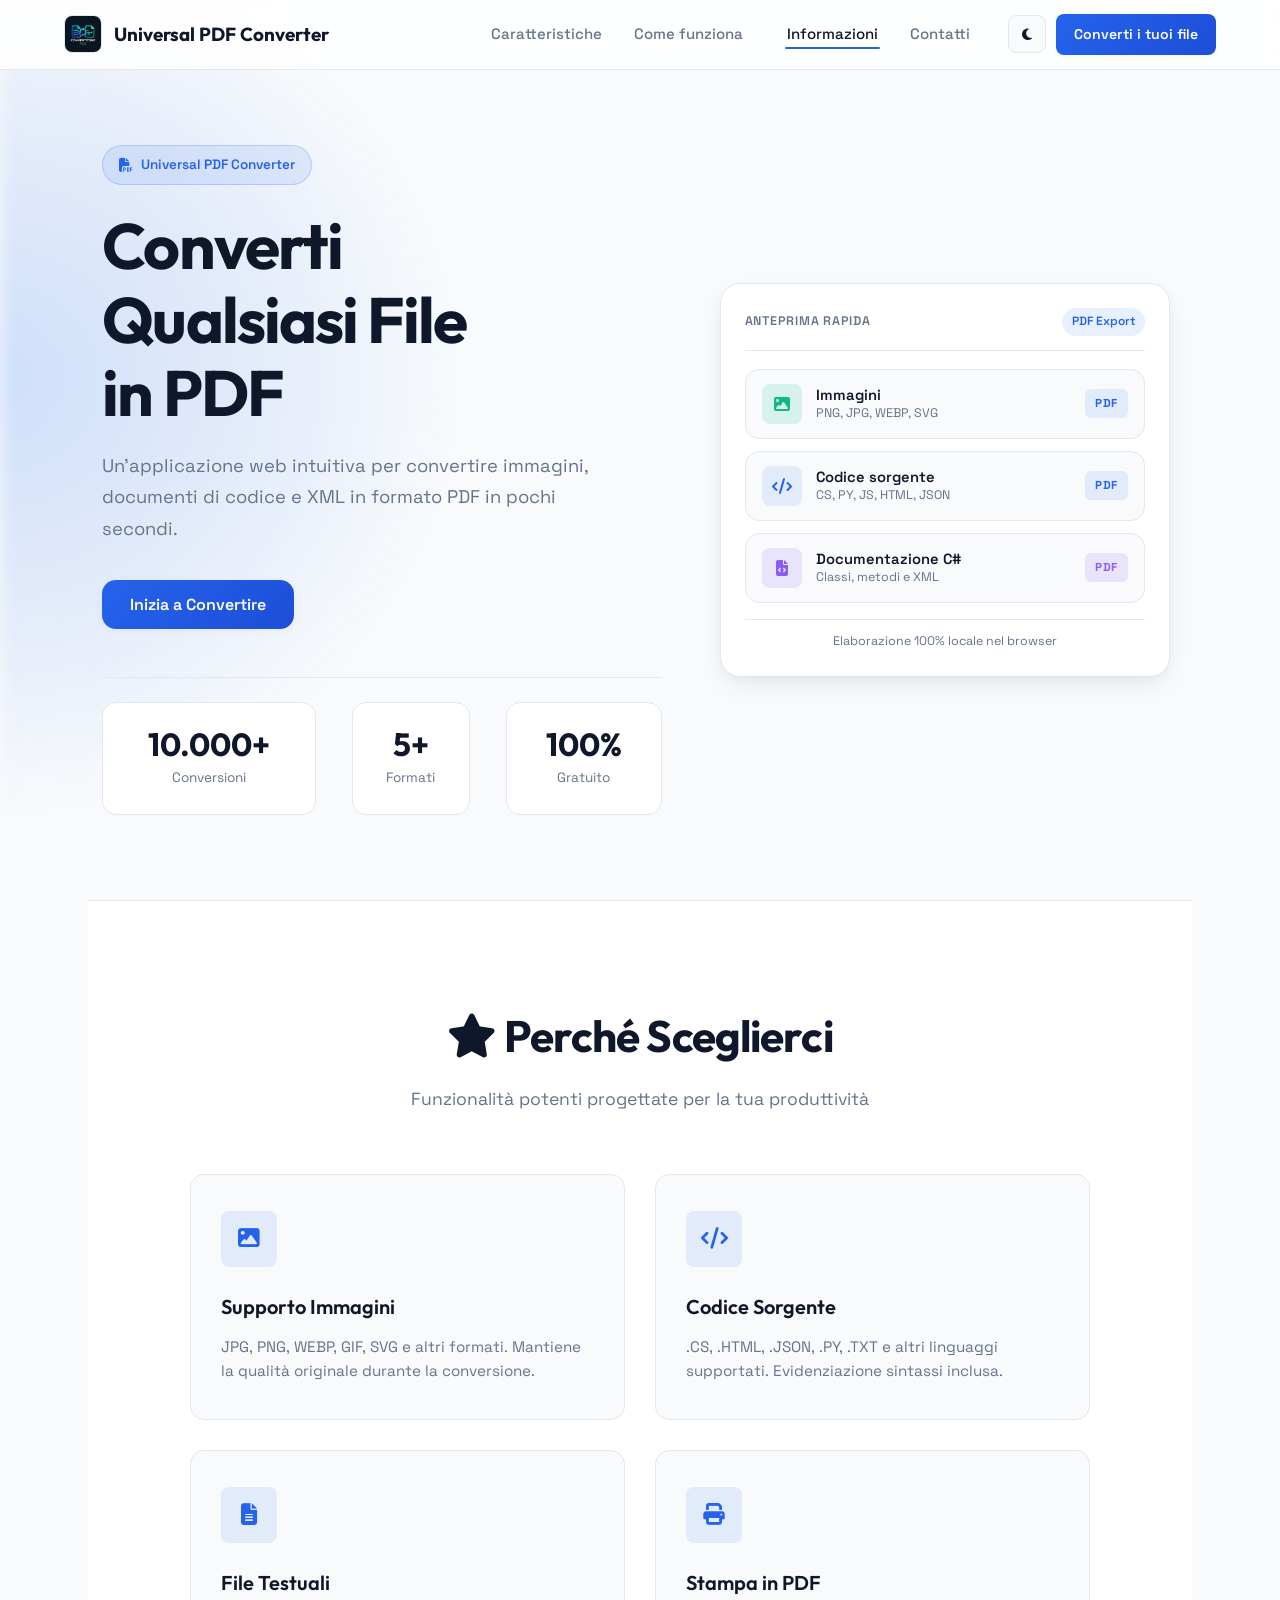
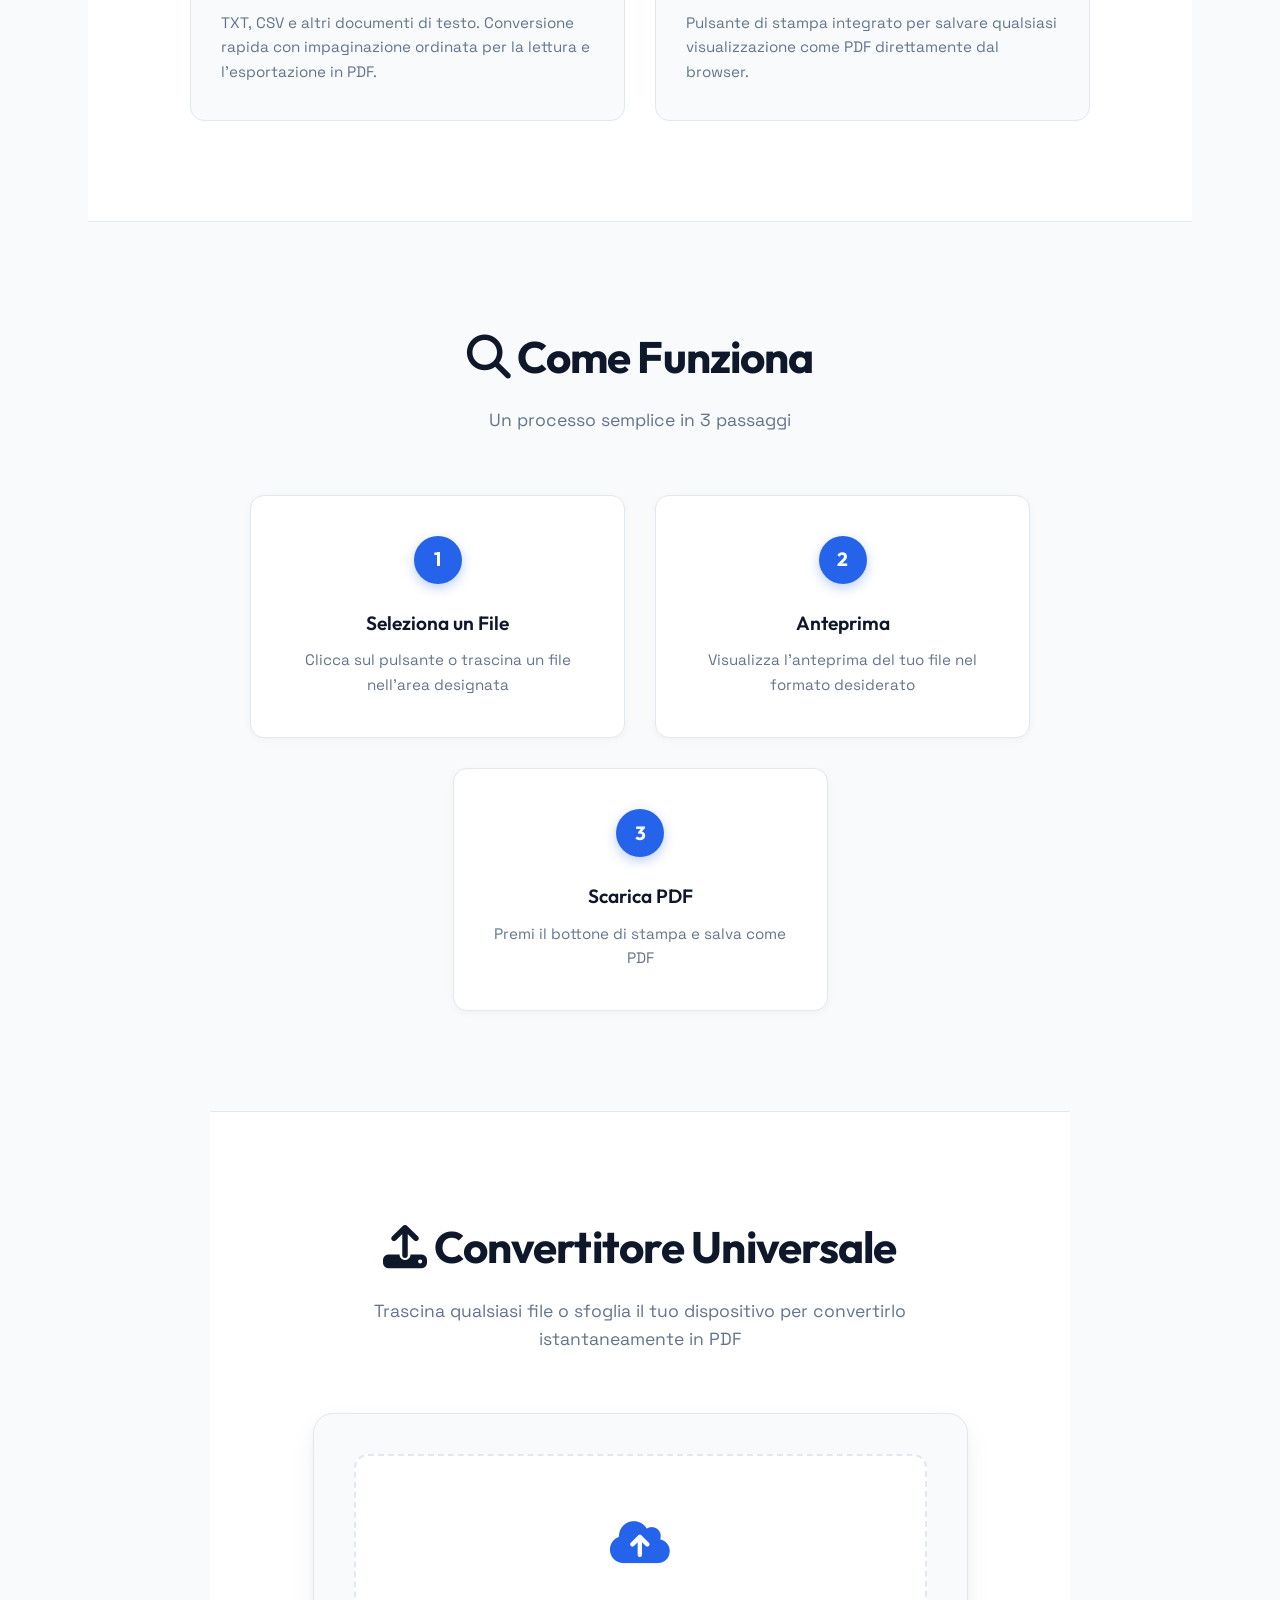
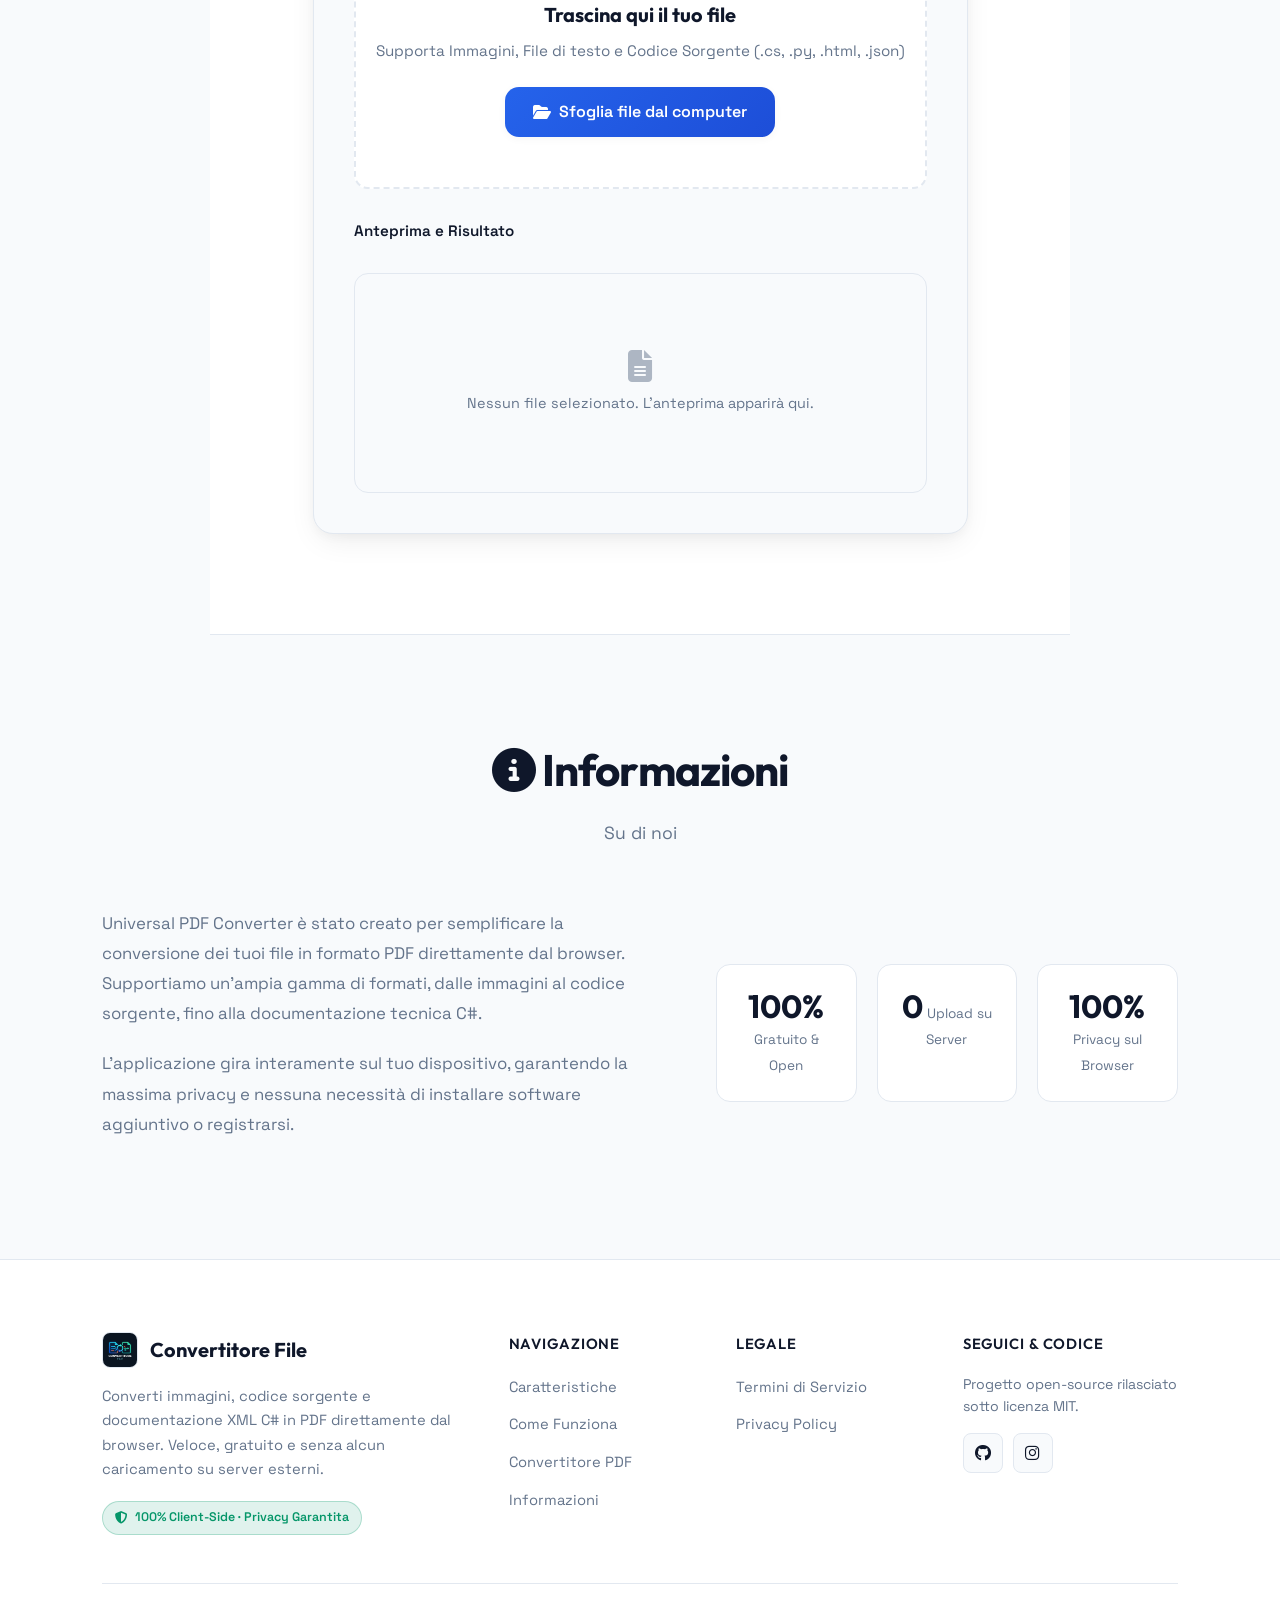
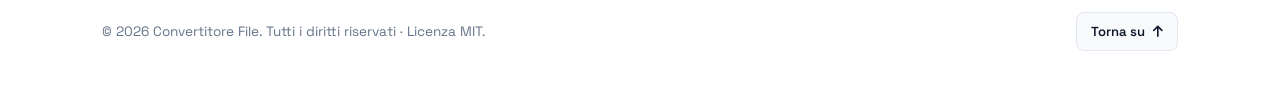
==== commit dd2d246b: "style(ui): refine hero glow, navbar, features grid, steps layout, and footer - anchor hero ambient g" ====
--- a/index.html
+++ b/index.html
@@ -14,7 +14,7 @@
     <link rel="stylesheet" href="https://cdnjs.cloudflare.com/ajax/libs/font-awesome/6.4.0/css/all.min.css">
 
     <!-- SEO Base -->
-    <title>Convertitore di file in PDF</title>
+    <title>Universal PDF Converter</title>
     <meta name="description" content="Convertitore universale di file in PDF - Converti immagini, documenti e codice in formato PDF gratuitamente">
     <meta name="keywords" content="Convertitore, convertitore gratis, convertitore PDF, online converter, universal converter">
     <link rel="canonical" href="https://convertitore-file.github.io/">
@@ -32,9 +32,6 @@
     <meta property="twitter:title" content="Convertitore Universale di File in PDF">
     <meta property="twitter:description" content="Converti facilmente i tuoi file in formato PDF gratuitamente">
     <meta property="twitter:image" content="img/Logo.jpeg">
-
-    <!-- Coordinates -->
-    <meta name="viewport" content="width=device-width, initial-scale=1.0">
 
     <style>
         /* Reduced motion preference */
@@ -58,35 +55,27 @@
 
     <!-- Navigation -->
     <nav class="navbar" aria-label="Menu principale">
-        <div class="logo">
+        <a href="#" class="logo">
             <img src="img/Logo.jpeg" alt="Convertitore File Logo" height="40" loading="lazy">
-            <span>Convertitore File</span>
-        </div>
-        <ul class="nav-links" role="navigation" aria-label="Link navigazione">
+            <span>Universal PDF Converter</span>
+        </a>
+
+        <ul class="nav-links" id="navLinks">
             <li><a href="#features" class="nav-link">Caratteristiche</a></li>
+            <li><a href="#how-it-works" class="nav-links">Come funziona</a></li>
             <li><a href="#about" class="nav-link">Informazioni</a></li>
             <li><a href="#contact" class="nav-link">Contatti</a></li>
         </ul>
 
-        <!-- Azioni a destra della Navbar: Pulsante Tema + CTA -->
-        <div class="nav-actions" style="display: flex; align-items: center; gap: 12px; margin-left: 24px;">
-            <button id="themeToggle" aria-label="Cambia tema chiaro/scuro" class="btn-theme-toggle" style="
-                    background: var(--background);
-                    border: 1px solid var(--border);
-                    color: var(--text);
-                    width: 40px;
-                    height: 40px;
-                    border-radius: 50%;
-                    display: flex;
-                    align-items: center;
-                    justify-content: center;
-                    cursor: pointer;
-                    transition: all var(--transition-speed);
-                ">
+        <div class="nav-actions">
+            <button id="themeToggle" type="button" aria-label="Cambia tema chiaro/scuro" class="btn-theme-toggle">
                 <i class="fas fa-moon" id="moonIcon"></i>
                 <i class="fas fa-sun" id="sunIcon" style="display: none;"></i>
             </button>
             <a href="#converter" class="btn-nav">Converti i tuoi file</a>
+            <button id="mobileMenuBtn" type="button" aria-label="Apri menu" aria-expanded="false" class="btn-mobile-menu">
+                <i class="fas fa-bars"></i>
+            </button>
         </div>
     </nav>
 
@@ -117,26 +106,58 @@
                 </div>
             </div>
         </div>
+
         <div class="hero-visual">
             <div class="visual-card">
+                <div class="visual-card-header">
+                    <span class="preview-eyebrow">Anteprima rapida</span>
+                    <span class="preview-badge">PDF Export</span>
+                </div>
+
                 <div class="visual-preview">
-                    <div class="image-placeholder" style="background: var(--background); padding: 24px; border-radius: var(--radius-sm); border: 1px dashed var(--border); text-align: center;">
-                        <img src="img/Logo.jpeg" alt="Convertitore File Logo" style="width: 80px; height: 80px; object-fit: cover; border-radius: 12px; margin-bottom: 12px; box-shadow: var(--shadow-sm);">
-                        <div class="placeholder-text" style="font-weight: 600; color: var(--text);">
-                            <i class="fas fa-sync-alt" style="color: var(--primary); margin-right: 6px;"></i>
-                            <span>Convertitore File</span>
+                    <div class="preview-row">
+                        <div class="preview-left">
+                                <span class="preview-icon preview-icon--img">
+                                    <i class="fas fa-image"></i>
+                                </span>
+                            <div class="preview-meta">
+                                <strong>Immagini</strong>
+                                <span>PNG, JPG, WEBP, SVG</span>
+                            </div>
                         </div>
-                    </div>
-                    <div class="code-placeholder">
-                        <i class="fas fa-code" style="color: var(--primary);"></i>
-                        <span>// Esempio codice &rarr; PDF</span>
-                    </div>
-                    <div class="xml-placeholder">
-                        <i class="fas fa-file-code" style="color: var(--accent);"></i>
-                        <span>-&gt; Classe / Metodo C#</span>
-                    </div>
-                </div>
-                <small>ANTEPRIMA DEI FORMATI SUPPORTATI</small>
+                        <span class="format-pill">PDF</span>
+                    </div>
+
+                    <div class="preview-row">
+                        <div class="preview-left">
+                                <span class="preview-icon preview-icon--code">
+                                    <i class="fas fa-code"></i>
+                                </span>
+                            <div class="preview-meta">
+                                <strong>Codice sorgente</strong>
+                                <span>CS, PY, JS, HTML, JSON</span>
+                            </div>
+                        </div>
+                        <span class="format-pill">PDF</span>
+                    </div>
+
+                    <div class="preview-row">
+                        <div class="preview-left">
+                                <span class="preview-icon preview-icon--xml">
+                                    <i class="fas fa-file-code"></i>
+                                </span>
+                            <div class="preview-meta">
+                                <strong>Documentazione C#</strong>
+                                <span>Classi, metodi e XML</span>
+                            </div>
+                        </div>
+                        <span class="format-pill format-pill--accent">PDF</span>
+                    </div>
+                </div>
+
+                <div class="visual-card-footer">
+                    <span>Elaborazione 100% locale nel browser</span>
+                </div>
             </div>
         </div>
     </div>
@@ -160,14 +181,14 @@
                     <i class="fas fa-code"></i>
                 </div>
                 <h3>Codice Sorgente</h3>
-                <p>.CS, .HTML, .JSON, .PY, .TXT e altri formati di testo. Evidenziazione sintassi inclusa.</p>
+                <p>.CS, .HTML, .JSON, .PY, .TXT e altri linguaggi supportati. Evidenziazione sintassi inclusa.</p>
             </div>
             <div class="feature-card">
                 <div class="feature-icon">
                     <i class="fas fa-file-alt"></i>
                 </div>
-                <h3>Documentazione C#</h3>
-                <p>File XML di documentazione C# con rendering strutturato di classi, metodi, proprietà e campi.</p>
+                <h3>File Testuali</h3>
+                <p>TXT, CSV e altri documenti di testo. Conversione rapida con impaginazione ordinata per la lettura e l'esportazione in PDF.</p>
             </div>
             <div class="feature-card">
                 <div class="feature-icon">
@@ -219,7 +240,7 @@
                         <i class="fas fa-cloud-upload-alt"></i>
                     </div>
                     <h3 style="font-family: var(--font-hero); font-size: 1.25rem; margin-bottom: 8px; color: var(--text);">Trascina qui il tuo file</h3>
-                    <p style="color: var(--muted); font-size: 0.95rem; margin-bottom: 24px;">Supporta Immagini, Codice Sorgente (.cs, .py, .html, .json) e Documentazione C# XML</p>
+                    <p style="color: var(--muted); font-size: 0.95rem; margin-bottom: 24px;">Supporta Immagini, File di testo e Codice Sorgente (.cs, .py, .html, .json)</p>
 
                     <label for="fileInput" class="btn btn-primary" style="cursor: pointer; display: inline-flex; align-items: center; gap: 8px;">
                         <i class="fas fa-folder-open"></i>
@@ -281,21 +302,65 @@
 
     <!-- Footer -->
     <footer class="footer" id="contact">
-        <div class="footer-content">
-            <div class="footer-logo">
-                <img src="img/Logo.jpeg" alt="Convertitore File Logo" height="30" loading="lazy">
-                <span>Convertitore File</span>
-            </div>
-            <div class="footer-links">
-                <a href="pages/termini.html" style="color: var(--muted);">Termini di Servizio</a>
-                <a href="pages/privacy.html" style="color: var(--muted);">Privacy Policy</a>
-            </div>
-            <div class="footer-social">
-                <a href="https://github.com/cipriano-salvatore" target="_blank" rel="noopener noreferrer"><i class="fab fa-github"></i></a>
-                <a href="https://instagram.com/salvo_codes" target="_blank" rel="noopener noreferrer"><i class="fab fa-instagram"></i></a>
-            </div>
+        <div class="footer-container">
+            <div class="footer-grid">
+                <!-- Colonna 1: Brand & Descrizione -->
+                <div class="footer-brand">
+                    <a href="#" class="footer-logo">
+                        <img src="img/Logo.jpeg" alt="Convertitore File Logo" height="36" loading="lazy">
+                        <span>Convertitore File</span>
+                    </a>
+                    <p class="footer-description">
+                        Converti immagini, codice sorgente e documentazione XML C# in PDF direttamente dal browser. Veloce, gratuito e senza alcun caricamento su server esterni.
+                    </p>
+                    <div class="footer-pill">
+                        <i class="fas fa-shield-alt"></i>
+                        <span>100% Client-Side &middot; Privacy Garantita</span>
+                    </div>
+                </div>
+
+                <!-- Colonna 2: Navigazione -->
+                <div class="footer-col">
+                    <h4>Navigazione</h4>
+                    <ul class="footer-links">
+                        <li><a href="#features">Caratteristiche</a></li>
+                        <li><a href="#how-it-works">Come Funziona</a></li>
+                        <li><a href="#converter">Convertitore PDF</a></li>
+                        <li><a href="#about">Informazioni</a></li>
+                    </ul>
+                </div>
+
+                <!-- Colonna 3: Note Legali -->
+                <div class="footer-col">
+                    <h4>Legale</h4>
+                    <ul class="footer-links">
+                        <li><a href="pages/termini.html">Termini di Servizio</a></li>
+                        <li><a href="pages/privacy.html">Privacy Policy</a></li>
+                    </ul>
+                </div>
+
+                <!-- Colonna 4: Community & Contatti -->
+                <div class="footer-col">
+                    <h4>Seguici &amp; Codice</h4>
+                    <p class="footer-social-text">Progetto open-source rilasciato sotto licenza MIT.</p>
+                    <div class="footer-social">
+                        <a href="https://github.com/cipriano-salvatore" target="_blank" rel="noopener noreferrer" aria-label="GitHub">
+                            <i class="fab fa-github"></i>
+                        </a>
+                        <a href="https://instagram.com/salvo_codes" target="_blank" rel="noopener noreferrer" aria-label="Instagram">
+                            <i class="fab fa-instagram"></i>
+                        </a>
+                    </div>
+                </div>
+            </div>
+
+            <!-- Barra inferiore separata -->
             <div class="footer-bottom">
-                <p>2026 Convertitore File. Tutti i diritti riservati. Licenza MIT.</p>
+                <p>&copy; 2026 Convertitore File. Tutti i diritti riservati &middot; Licenza MIT.</p>
+                <a href="#" class="back-to-top" aria-label="Torna in cima alla pagina">
+                    <span>Torna su</span>
+                    <i class="fas fa-arrow-up"></i>
+                </a>
             </div>
         </div>
     </footer>
--- a/Style/style.css
+++ b/Style/style.css
@@ -75,7 +75,7 @@
     }
 }
 
-/* --- Reset & Base --- *//* --- Reset & Base --- */
+/* --- Reset & Base --- */
 *, *::before, *::after {
     box-sizing: border-box;
     margin: 0;
@@ -181,7 +181,7 @@
     background: rgba(from var(--card) r g b / 0.85);
     backdrop-filter: blur(16px);
     -webkit-backdrop-filter: blur(16px);
-    padding: 16px 5%;
+    padding: 14px 5%;
     position: fixed;
     width: 100%;
     top: 0;
@@ -190,7 +190,8 @@
     display: flex;
     align-items: center;
     justify-content: space-between;
-    transition: background var(--transition-speed), box-shadow var(--transition-speed);
+    gap: 24px;
+    transition: background var(--transition-speed), box-shadow var(--transition-speed), border-color var(--transition-speed);
 }
 
 .navbar.scrolled {
@@ -201,10 +202,13 @@
     display: flex;
     align-items: center;
     gap: 12px;
+    font-family: var(--font-hero);
     font-weight: 700;
     color: var(--text);
-    font-size: 1.2rem;
+    font-size: 1.18rem;
     text-decoration: none;
+    margin-right: auto;
+    flex-shrink: 0;
 }
 
 .navbar .logo img {
@@ -212,6 +216,7 @@
     height: 38px;
     object-fit: cover;
     border-radius: var(--radius-sm);
+    border: 1px solid var(--border);
     transition: transform var(--transition-speed);
 }
 
@@ -221,29 +226,32 @@
 
 .navbar .nav-links {
     display: flex;
-    gap: 32px;
+    gap: 28px;
     list-style: none;
     align-items: center;
+    margin-right: 12px;
 }
 
 .navbar .nav-links a {
     color: var(--muted);
     text-decoration: none;
-    font-size: 0.95rem;
+    font-size: 0.94rem;
     font-weight: 500;
+    padding: 6px 2px;
     transition: color var(--transition-speed);
     position: relative;
+    white-space: nowrap;
 }
 
 .navbar .nav-links a:hover,
 .navbar .nav-links a.active {
-    color: var(--primary);
+    color: var(--text);
 }
 
 .navbar .nav-links a::after {
     content: '';
     position: absolute;
-    bottom: -4px;
+    bottom: 0;
     left: 0;
     width: 0;
     height: 2px;
@@ -257,20 +265,63 @@
     width: 100%;
 }
 
+.nav-actions {
+    display: flex;
+    align-items: center;
+    gap: 10px;
+    flex-shrink: 0;
+}
+
+.btn-theme-toggle {
+    background: var(--background);
+    border: 1px solid var(--border);
+    color: var(--text);
+    width: 38px;
+    height: 38px;
+    border-radius: var(--radius-sm);
+    display: inline-flex;
+    align-items: center;
+    justify-content: center;
+    cursor: pointer;
+    transition: all var(--transition-speed);
+}
+
+.btn-theme-toggle:hover {
+    border-color: var(--primary);
+    color: var(--primary);
+    background: var(--primary-light);
+}
+
 .btn-nav {
-    background: var(--primary-light);
-    color: var(--primary);
-    padding: 8px 18px;
+    background: linear-gradient(135deg, var(--primary) 0%, var(--primary-hover) 100%);
+    color: #ffffff;
+    padding: 9px 18px;
     border-radius: var(--radius-sm);
     font-weight: 600;
-    font-size: 0.9rem;
+    font-size: 0.88rem;
     text-decoration: none;
+    white-space: nowrap;
+    box-shadow: var(--shadow-sm);
     transition: all var(--transition-speed);
 }
 
 .btn-nav:hover {
-    background: var(--primary);
-    color: #fff;
+    transform: translateY(-1px);
+    box-shadow: 0 6px 16px rgba(37, 99, 235, 0.3);
+}
+
+.btn-mobile-menu {
+    display: none;
+    background: var(--background);
+    border: 1px solid var(--border);
+    color: var(--text);
+    width: 38px;
+    height: 38px;
+    border-radius: var(--radius-sm);
+    align-items: center;
+    justify-content: center;
+    cursor: pointer;
+    font-size: 1rem;
 }
 
 /* --- Hero Section --- */
@@ -287,19 +338,24 @@
     margin: 0 auto;
 }
 
-/* Effetti sfondo decorativi */
+/* Bagliore blu diffuso dal bordo sinistro della hero */
 .hero::before {
     content: '';
     position: absolute;
-    top: 10%;
-    left: -10%;
-    width: 450px;
-    height: 450px;
-    background: radial-gradient(circle, rgba(37, 99, 235, 0.12) 0%, transparent 70%);
-    border-radius: 50%;
+    top: 0;
+    left: 0;
+    width: 65%;
+    max-width: 820px;
+    height: 100%;
+    background: radial-gradient(
+            ellipse 75% 65% at 0% 42%,
+            rgba(59, 130, 246, 0.22) 0%,
+            rgba(37, 99, 235, 0.09) 42%,
+            transparent 75%
+    );
     z-index: 0;
     pointer-events: none;
-    animation: float 15s ease-in-out infinite;
+    filter: blur(8px);
 }
 
 .hero-content {
@@ -372,59 +428,142 @@
     justify-content: center;
 }
 
+/* --- Hero Visual Preview Card --- */
 .visual-card {
     background: var(--card);
-    padding: 30px;
+    padding: 24px;
     border-radius: var(--radius-lg);
     box-shadow: var(--shadow);
     border: 1px solid var(--border);
     width: 100%;
-    max-width: 460px;
+    max-width: 450px;
     position: relative;
 }
 
+.visual-card-header {
+    display: flex;
+    align-items: center;
+    justify-content: space-between;
+    margin-bottom: 18px;
+    padding-bottom: 14px;
+    border-bottom: 1px solid var(--border);
+}
+
+.preview-eyebrow {
+    font-size: 0.78rem;
+    font-weight: 600;
+    text-transform: uppercase;
+    letter-spacing: 0.06em;
+    color: var(--muted);
+}
+
+.preview-badge {
+    font-size: 0.75rem;
+    font-weight: 600;
+    color: var(--primary);
+    background: var(--primary-light);
+    padding: 4px 10px;
+    border-radius: 999px;
+}
+
 .visual-preview {
     display: flex;
     flex-direction: column;
+    gap: 12px;
+}
+
+.preview-row {
+    background: var(--background);
+    padding: 14px 16px;
+    border-radius: var(--radius);
+    border: 1px solid var(--border);
+    display: flex;
+    align-items: center;
+    justify-content: space-between;
+    gap: 12px;
+    transition: transform var(--transition-speed), border-color var(--transition-speed), box-shadow var(--transition-speed);
+}
+
+.preview-row:hover {
+    transform: translateX(4px);
+    border-color: var(--primary);
+    box-shadow: var(--shadow-sm);
+}
+
+.preview-left {
+    display: flex;
+    align-items: center;
     gap: 14px;
-    margin-bottom: 20px;
-}
-
-.image-placeholder,
-.code-placeholder,
-.xml-placeholder {
-    background: var(--background);
-    padding: 18px 24px;
+    text-align: left;
+}
+
+.preview-icon {
+    width: 40px;
+    height: 40px;
     border-radius: var(--radius-sm);
-    border: 1px dashed var(--border);
-    font-size: 0.9rem;
-    color: var(--muted);
-    display: flex;
-    align-items: center;
-    gap: 12px;
-    transition: all var(--transition-speed);
-}
-
-.image-placeholder:hover,
-.code-placeholder:hover,
-.xml-placeholder:hover {
-    border-color: var(--primary);
+    display: flex;
+    align-items: center;
+    justify-content: center;
+    font-size: 1rem;
+    flex-shrink: 0;
+}
+
+.preview-icon--img {
+    background: rgba(16, 185, 129, 0.14);
+    color: #10b981;
+}
+
+.preview-icon--code {
     background: var(--primary-light);
-}
-
-.visual-card small {
-    display: block;
+    color: var(--primary);
+}
+
+.preview-icon--xml {
+    background: rgba(139, 92, 246, 0.14);
+    color: var(--accent);
+}
+
+.preview-meta {
+    display: flex;
+    flex-direction: column;
+    line-height: 1.25;
+}
+
+.preview-meta strong {
+    font-size: 0.92rem;
+    font-weight: 600;
+    color: var(--text);
+}
+
+.preview-meta span {
+    font-size: 0.78rem;
+    color: var(--muted);
+    margin-top: 2px;
+}
+
+.format-pill {
+    font-size: 0.72rem;
+    font-weight: 700;
+    letter-spacing: 0.04em;
+    padding: 5px 10px;
+    border-radius: 6px;
+    background: var(--primary-light);
+    color: var(--primary);
+    flex-shrink: 0;
+}
+
+.format-pill--accent {
+    background: rgba(139, 92, 246, 0.14);
+    color: var(--accent);
+}
+
+.visual-card-footer {
+    margin-top: 16px;
+    padding-top: 12px;
+    border-top: 1px solid var(--border);
     text-align: center;
-    color: var(--muted);
-    font-size: 0.8rem;
-    font-weight: 500;
-    letter-spacing: 0.5px;
-    text-transform: uppercase;
-}
-
-@keyframes float {
-    0%, 100% { transform: translate(0, 0) scale(1); }
-    50% { transform: translate(20px, -20px) scale(1.05); }
+    font-size: 0.78rem;
+    color: var(--muted);
 }
 
 /* --- Section Shared Styles --- */
@@ -455,7 +594,7 @@
     margin: 0 auto;
 }
 
-/* --- Features Section --- */
+/* --- Features Section (Griglia 2x2) --- */
 .features {
     background-color: var(--card);
     border-top: 1px solid var(--border);
@@ -464,8 +603,10 @@
 
 .features-grid {
     display: grid;
-    grid-template-columns: repeat(auto-fit, minmax(260px, 1fr));
+    grid-template-columns: repeat(2, 1fr);
     gap: 30px;
+    max-width: 900px;
+    margin: 0 auto;
 }
 
 .feature-card {
@@ -517,14 +658,19 @@
     line-height: 1.6;
 }
 
-/* --- How It Works Section --- */
+/* --- How It Works Section (1 e 2 affiancati, 3 centrato sotto) --- */
 .steps-container {
-    display: grid;
-    grid-template-columns: repeat(auto-fit, minmax(280px, 1fr));
+    display: flex;
+    flex-wrap: wrap;
+    justify-content: center;
     gap: 30px;
+    max-width: 780px;
+    margin: 0 auto;
 }
 
 .step-item {
+    flex: 0 1 calc(50% - 15px);
+    min-width: 260px;
     background: var(--card);
     padding: 40px 30px;
     border-radius: var(--radius);
@@ -532,12 +678,17 @@
     text-align: center;
     position: relative;
     box-shadow: var(--shadow-sm);
-    transition: transform var(--transition-speed);
+    transition: transform var(--transition-speed), box-shadow var(--transition-speed), border-color var(--transition-speed);
+}
+
+.step-item:nth-child(3) {
+    flex: 0 1 calc(50% - 15px);
 }
 
 .step-item:hover {
     transform: translateY(-4px);
     box-shadow: var(--shadow);
+    border-color: var(--primary);
 }
 
 .step-number {
@@ -753,99 +904,167 @@
 
 /* --- Footer --- */
 .footer {
-    background: #090d16;
-    color: #94a3b8;
-    padding: 80px 8% 40px;
+    background: var(--card);
+    color: var(--muted);
+    padding: 72px 8% 36px;
     margin-top: auto;
-    border-top: 1px solid #1e293b;
-}
-
-.footer .footer-content {
+    border-top: 1px solid var(--border);
+    position: relative;
+}
+
+.footer-container {
     max-width: 1400px;
     margin: 0 auto;
+}
+
+.footer-grid {
     display: grid;
-    grid-template-columns: 2fr 1fr 1fr;
-    gap: 50px;
-    padding-bottom: 50px;
-    border-bottom: 1px solid #1e293b;
+    grid-template-columns: 2fr 1fr 1fr 1.2fr;
+    gap: 48px;
+    padding-bottom: 48px;
+    border-bottom: 1px solid var(--border);
+}
+
+.footer-brand {
+    max-width: 360px;
 }
 
 .footer-logo {
-    display: flex;
+    display: inline-flex;
     align-items: center;
     gap: 12px;
     font-family: var(--font-hero);
     font-weight: 700;
-    color: #fff;
+    color: var(--text);
     font-size: 1.25rem;
+    text-decoration: none;
     margin-bottom: 16px;
 }
 
 .footer-logo img {
-    width: 32px;
-    height: 32px;
+    width: 36px;
+    height: 36px;
     border-radius: var(--radius-sm);
+    border: 1px solid var(--border);
     object-fit: cover;
 }
 
+.footer-description {
+    font-size: 0.92rem;
+    line-height: 1.65;
+    color: var(--muted);
+    margin-bottom: 20px;
+}
+
+.footer-pill {
+    display: inline-flex;
+    align-items: center;
+    gap: 8px;
+    font-size: 0.78rem;
+    font-weight: 600;
+    color: var(--success);
+    background: rgba(5, 150, 105, 0.12);
+    border: 1px solid rgba(5, 150, 105, 0.25);
+    padding: 6px 12px;
+    border-radius: 999px;
+}
+
+.footer-col h4 {
+    font-family: var(--font-hero);
+    color: var(--text);
+    font-size: 0.92rem;
+    font-weight: 600;
+    text-transform: uppercase;
+    letter-spacing: 0.06em;
+    margin-bottom: 18px;
+}
+
 .footer-links {
+    list-style: none;
     display: flex;
     flex-direction: column;
     gap: 12px;
 }
 
-.footer-links h4 {
-    color: #fff;
-    font-size: 0.95rem;
-    font-weight: 600;
-    margin-bottom: 6px;
-    text-transform: uppercase;
-    letter-spacing: 0.5px;
-}
-
 .footer-links a {
-    color: #94a3b8;
+    color: var(--muted);
     text-decoration: none;
-    font-size: 0.9rem;
-    transition: color var(--transition-speed);
+    font-size: 0.92rem;
+    transition: color var(--transition-speed), transform var(--transition-speed);
+    display: inline-block;
 }
 
 .footer-links a:hover {
     color: var(--primary);
+    transform: translateX(3px);
+}
+
+.footer-social-text {
+    font-size: 0.88rem;
+    line-height: 1.55;
+    color: var(--muted);
+    margin-bottom: 16px;
 }
 
 .footer-social {
     display: flex;
-    gap: 12px;
-    margin-top: 16px;
+    gap: 10px;
 }
 
 .footer-social a {
-    width: 38px;
-    height: 38px;
-    background: #111827;
-    color: #94a3b8;
-    border: 1px solid #1e293b;
-    border-radius: 50%;
-    display: flex;
+    width: 40px;
+    height: 40px;
+    background: var(--background);
+    color: var(--text);
+    border: 1px solid var(--border);
+    border-radius: var(--radius-sm);
+    display: inline-flex;
     align-items: center;
     justify-content: center;
     text-decoration: none;
+    font-size: 1.05rem;
     transition: all var(--transition-speed);
 }
 
 .footer-social a:hover {
     background: var(--primary);
-    color: #fff;
+    color: #ffffff;
     border-color: var(--primary);
+    transform: translateY(-2px);
+    box-shadow: 0 6px 16px rgba(37, 99, 235, 0.25);
 }
 
 .footer-bottom {
-    max-width: 1400px;
-    margin: 30px auto 0;
-    text-align: center;
+    padding-top: 28px;
+    display: flex;
+    align-items: center;
+    justify-content: space-between;
+    gap: 16px;
+    flex-wrap: wrap;
     font-size: 0.85rem;
-    color: #64748b;
+    color: var(--muted);
+}
+
+.back-to-top {
+    display: inline-flex;
+    align-items: center;
+    gap: 8px;
+    color: var(--text);
+    background: var(--background);
+    border: 1px solid var(--border);
+    padding: 8px 14px;
+    border-radius: var(--radius-sm);
+    text-decoration: none;
+    font-size: 0.82rem;
+    font-weight: 600;
+    transition: all var(--transition-speed);
+}
+
+.back-to-top:hover {
+    border-color: var(--primary);
+    color: var(--primary);
+    background: var(--primary-light);
+    transform: translateY(-2px);
 }
 
 /* --- Print Styles --- */
@@ -885,16 +1104,57 @@
         grid-template-columns: 1fr;
         gap: 40px;
     }
-    .footer .footer-content {
-        grid-template-columns: 1fr;
-        gap: 30px;
+    .footer-grid {
+        grid-template-columns: 1fr 1fr;
+        gap: 36px;
     }
 }
 
 @media (max-width: 768px) {
+    .btn-mobile-menu {
+        display: inline-flex;
+    }
+
     .navbar .nav-links {
-        display: none; /* Inserire eventualmente logica menu mobile JS */
-    }
+        display: none;
+        position: absolute;
+        top: 100%;
+        left: 0;
+        right: 0;
+        background: var(--card);
+        border-bottom: 1px solid var(--border);
+        flex-direction: column;
+        align-items: stretch;
+        gap: 0;
+        margin-right: 0;
+        padding: 8px 5% 16px;
+        box-shadow: var(--shadow);
+    }
+
+    .navbar .nav-links.open {
+        display: flex;
+    }
+
+    .navbar .nav-links li a {
+        display: block;
+        padding: 12px 4px;
+        border-bottom: 1px solid var(--border);
+    }
+
+    .navbar .nav-links li:last-child a {
+        border-bottom: none;
+    }
+
+    .btn-nav {
+        padding: 8px 14px;
+        font-size: 0.84rem;
+    }
+
+    .step-item,
+    .step-item:nth-child(3) {
+        flex: 1 1 100%;
+    }
+
     section {
         padding: 60px 5%;
     }
@@ -907,4 +1167,18 @@
     .about-stats {
         grid-template-columns: 1fr;
     }
+    .footer-grid {
+        grid-template-columns: 1fr;
+        gap: 32px;
+    }
+    .footer-bottom {
+        flex-direction: column;
+        text-align: center;
+    }
+}
+
+@media (max-width: 640px) {
+    .features-grid {
+        grid-template-columns: 1fr;
+    }
 }
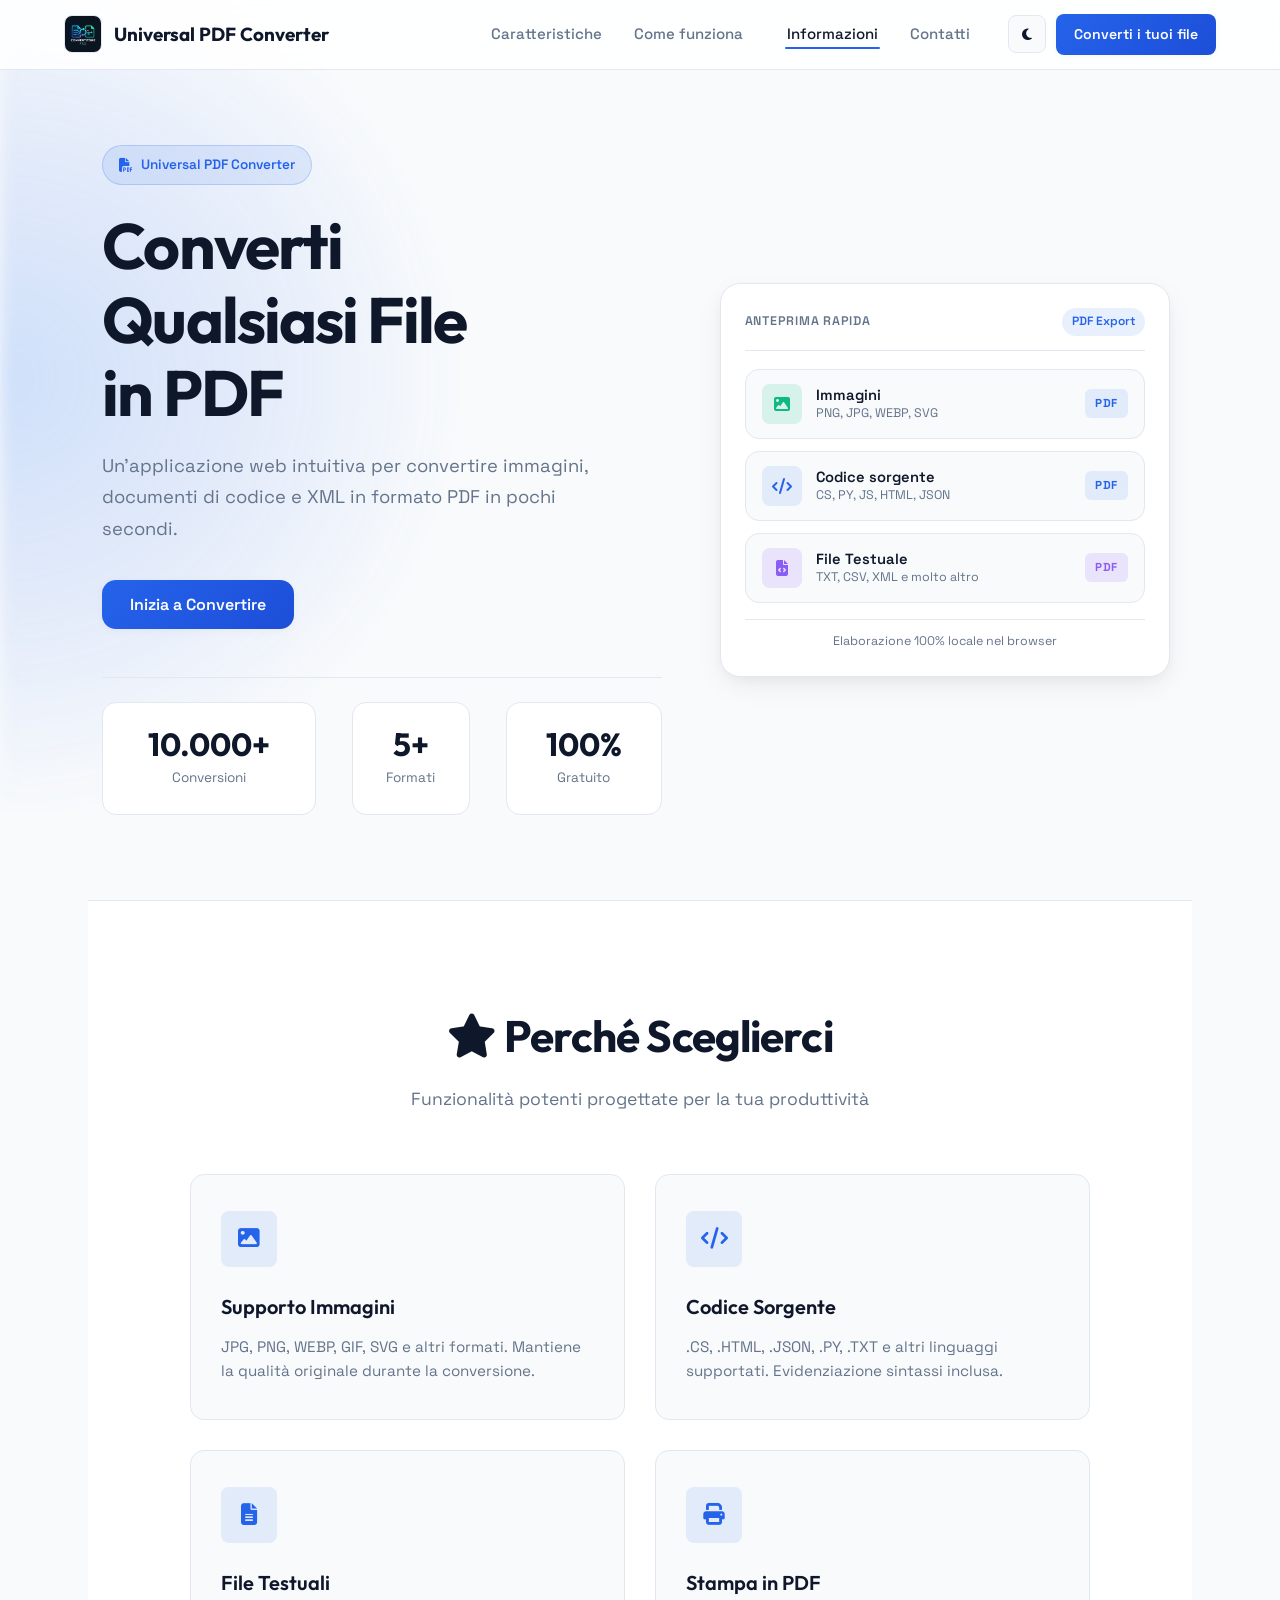
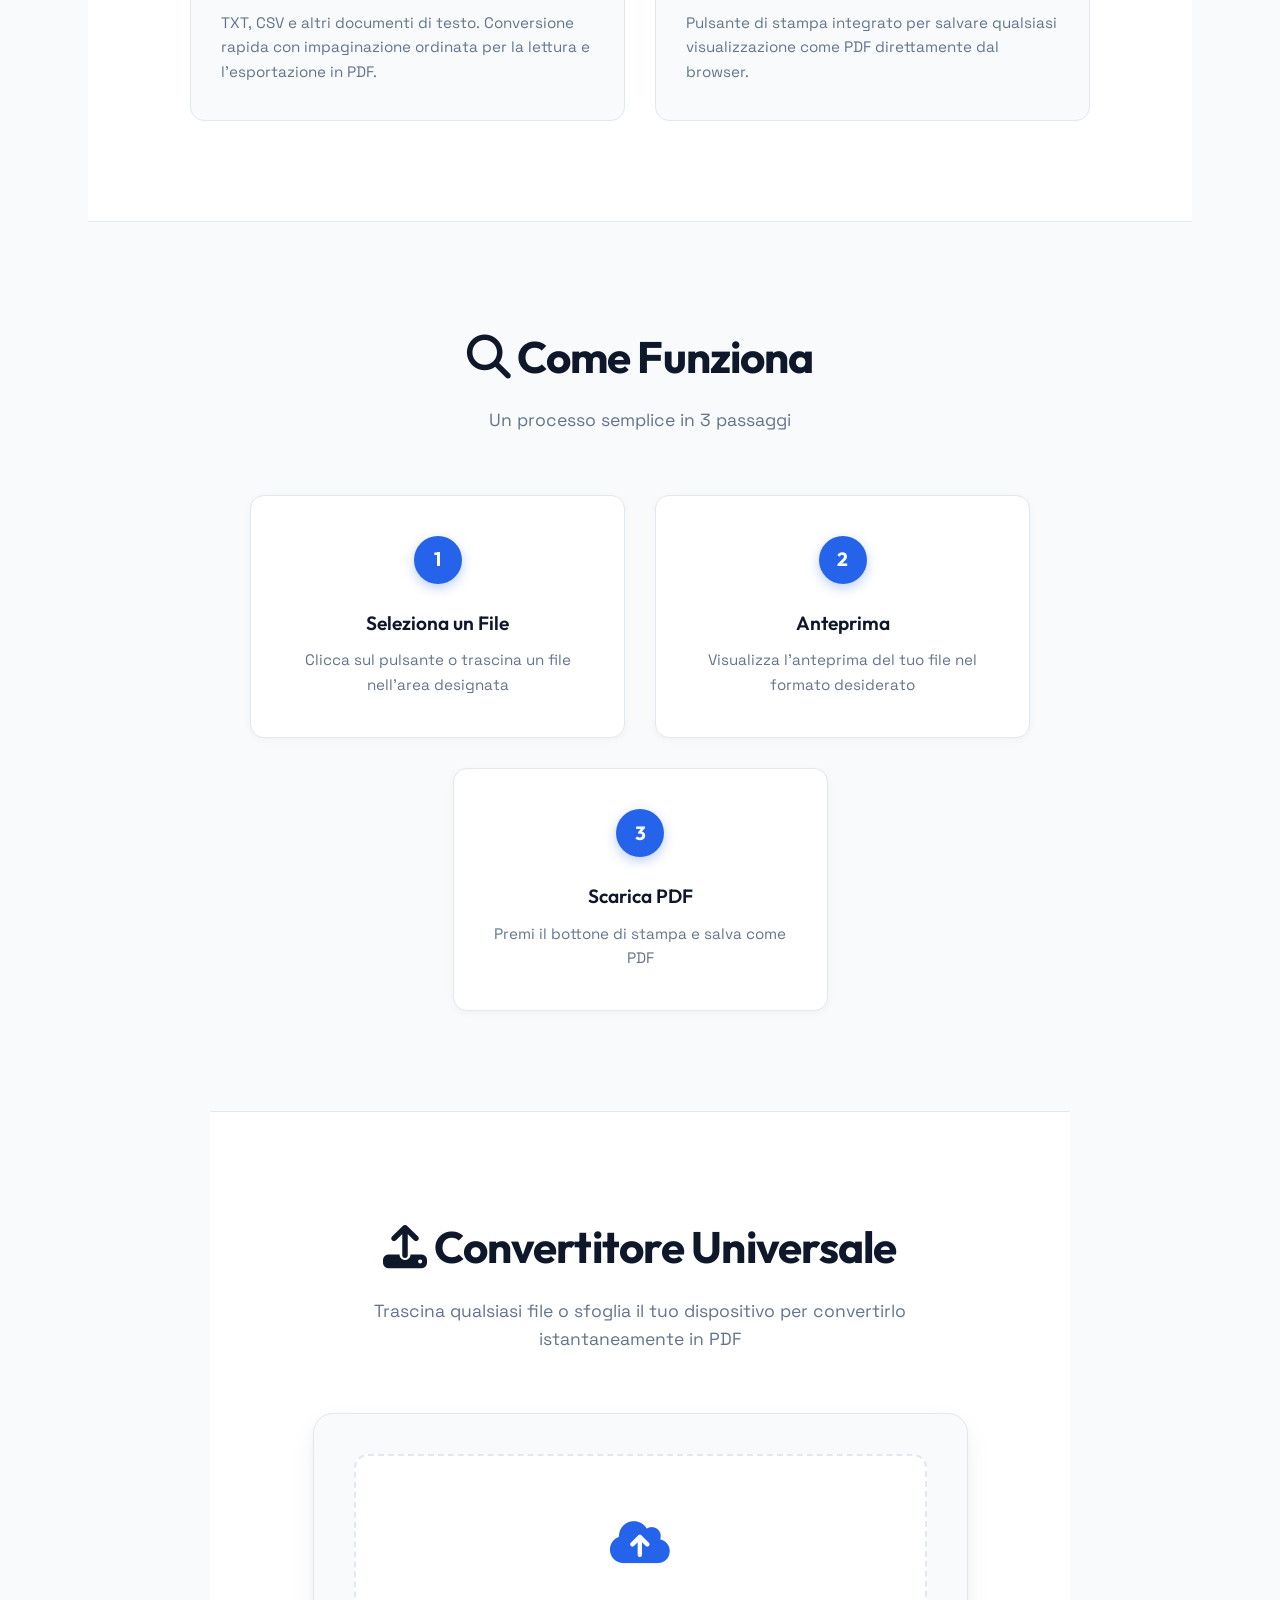
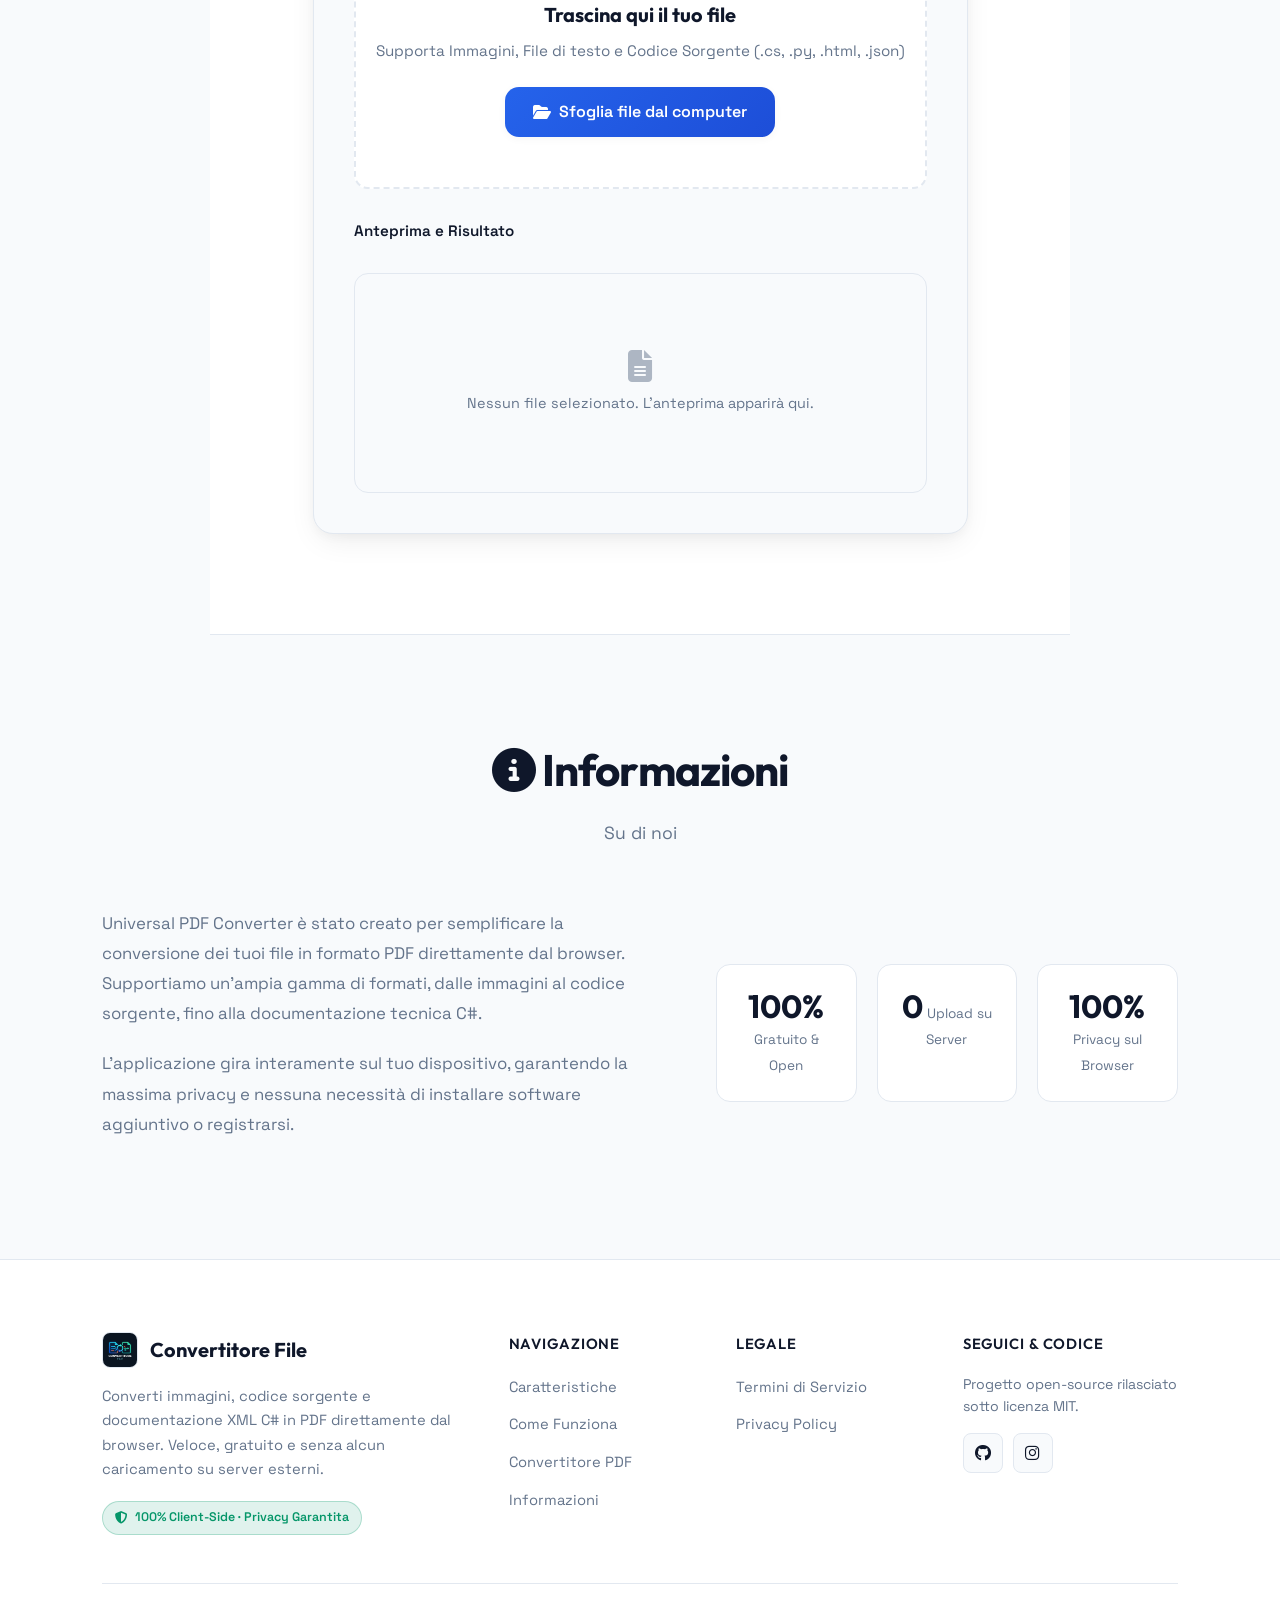
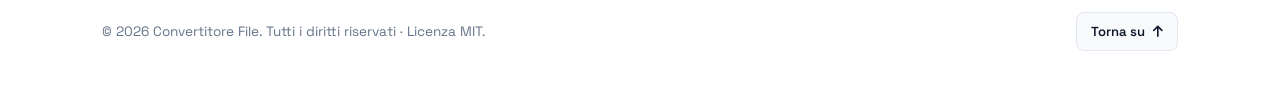
==== commit 4d614654: "feat: Adjustment the link for instagram and github in termini.html and privacy.html" ====
--- a/index.html
+++ b/index.html
@@ -147,8 +147,8 @@
                                     <i class="fas fa-file-code"></i>
                                 </span>
                             <div class="preview-meta">
-                                <strong>Documentazione C#</strong>
-                                <span>Classi, metodi e XML</span>
+                                <strong>File Testuale</strong>
+                                <span>TXT, CSV, XML e molto altro</span>
                             </div>
                         </div>
                         <span class="format-pill format-pill--accent">PDF</span>
